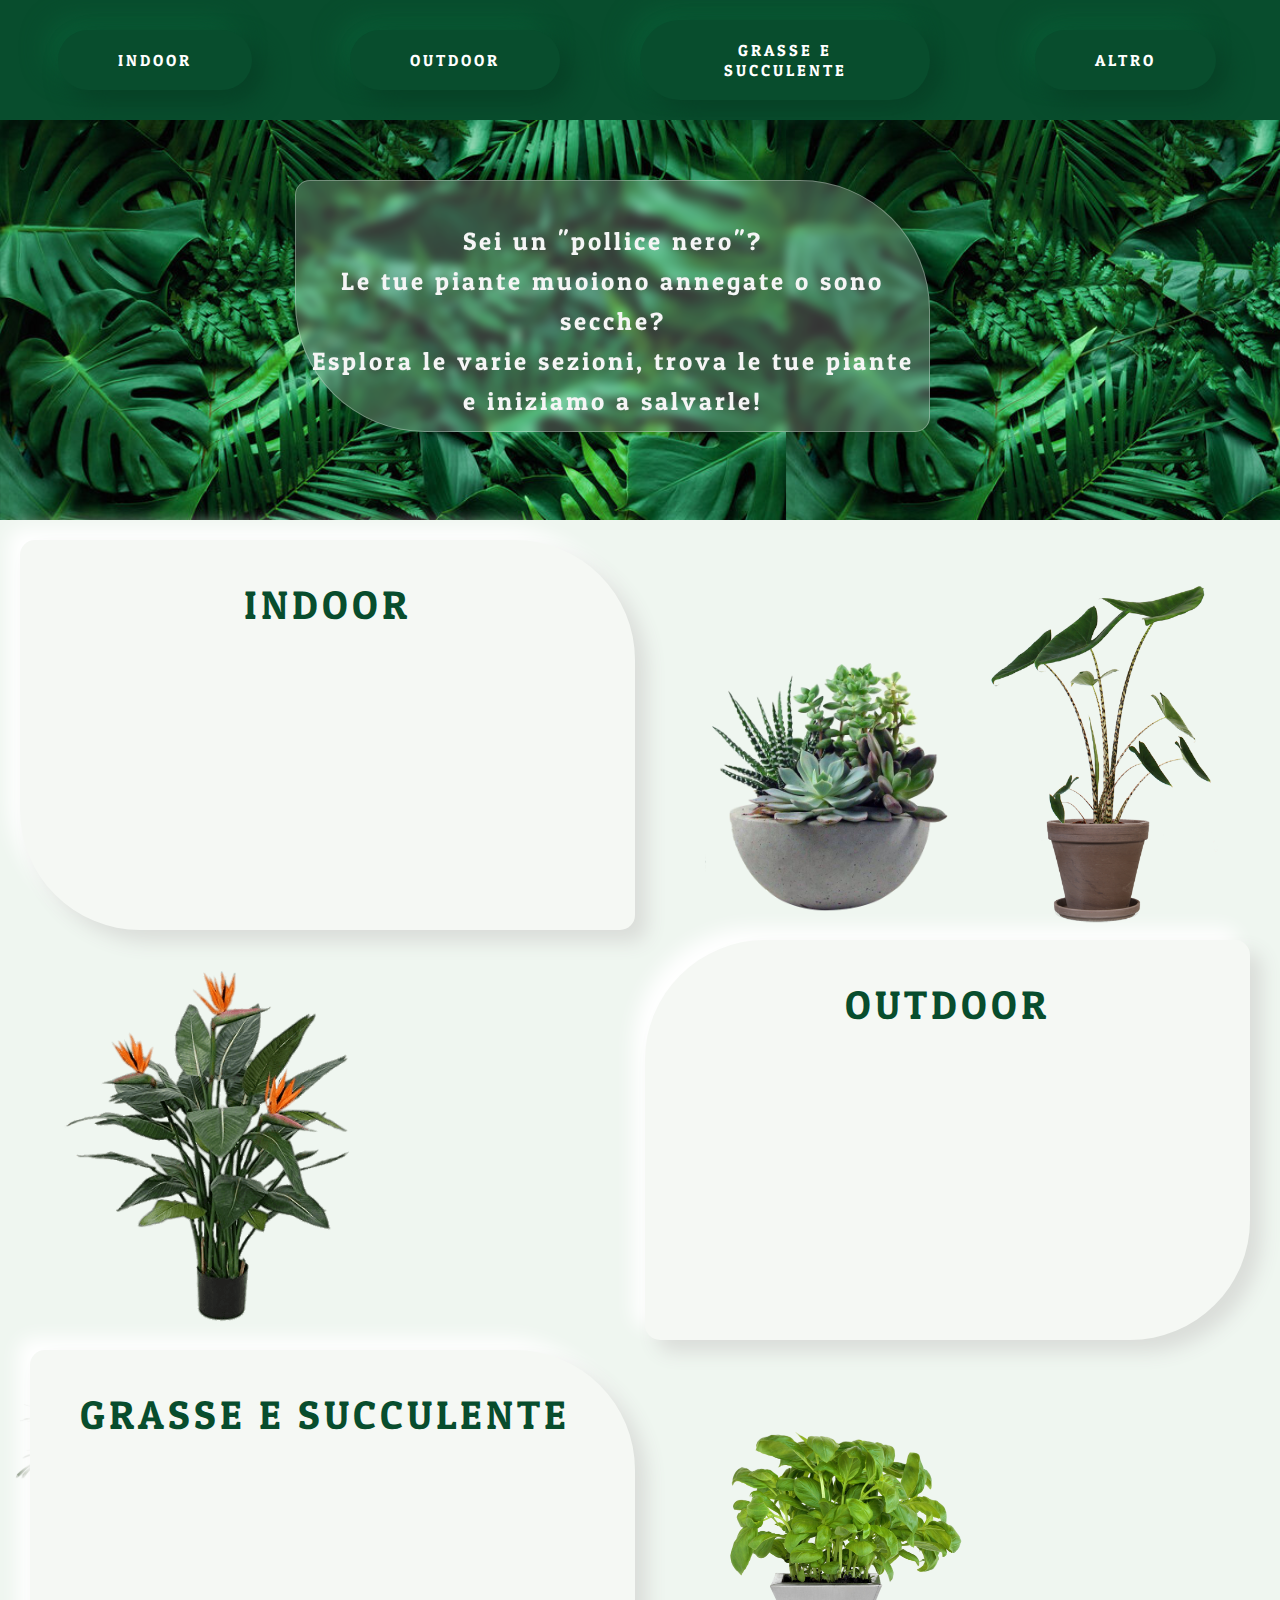
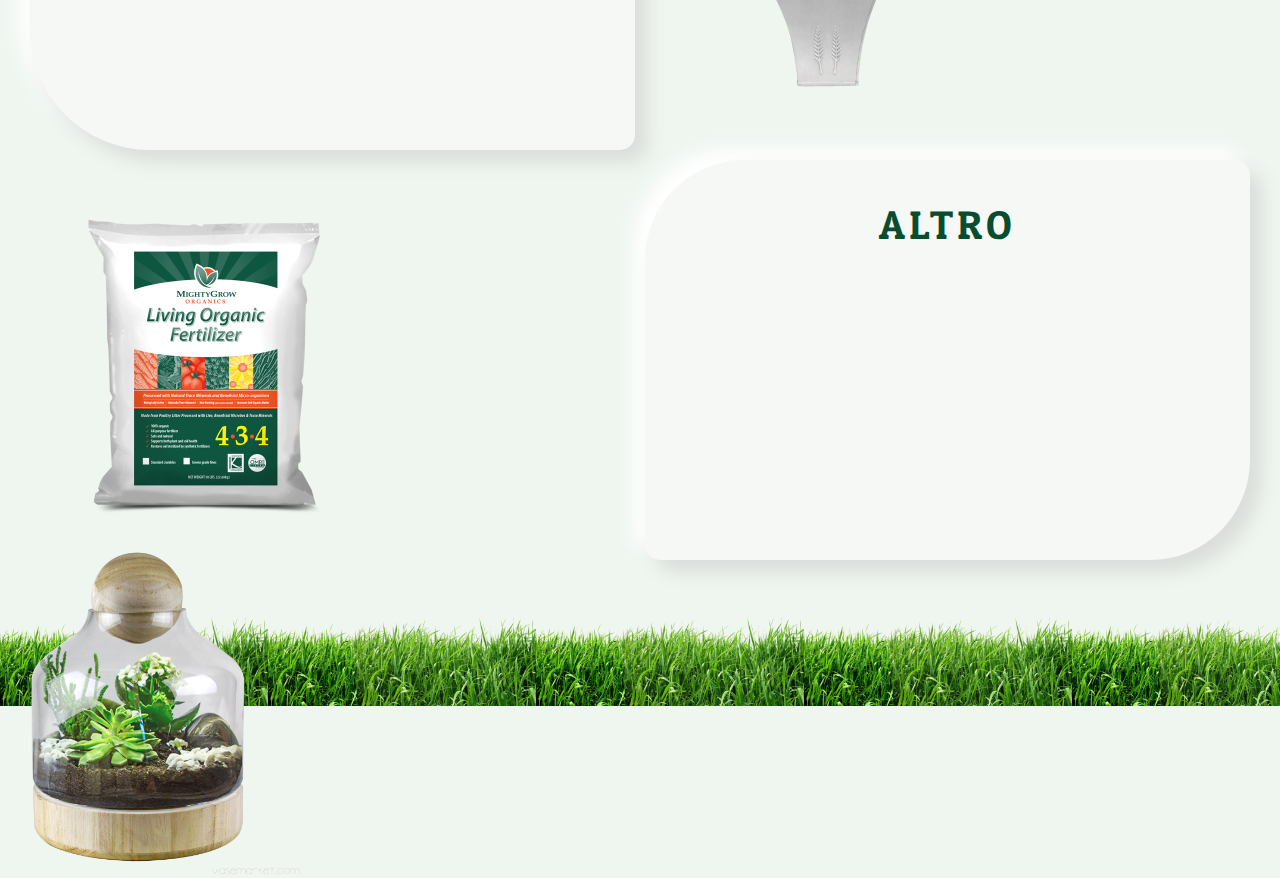
==== index.html @ a7ae47e3 "color text" ====
<!DOCTYPE html>
<html lang="en">
<head>
    <meta charset="UTF-8">
    <meta http-equiv="X-UA-Compatible" content="IE=edge">
    <meta name="viewport" content="width=device-width, initial-scale=1.0">
    <title>Black Thumb</title>
    <link rel="stylesheet" href="./style.css">
    <style>
    @import url('https://fonts.googleapis.com/css2?family=Patua+One&display=swap');
    </style>
</head>
<body>

<div class="container">

<div class="header">
<a class="indoor" href="./indoor.html">INDOOR</a>
<a class="outdoor" href="./outdoor.html">OUTDOOR</a>
<a class="orto" href="./terrarium.html">GRASSE E SUCCULENTE</a>
<a class="altro" href="./bulbi.html">ALTRO</a>
</div>

<div class="foto1"></div>
<div class="text1">Sei un "pollice nero"? <br> Le tue piante muoiono annegate o sono secche? <br> Esplora le varie sezioni, trova le tue piante <br> e iniziamo a salvarle!</div>
<div class="foto2"><img class="succulente-home" src="./assets/succulente.png" alt=""> <img class="alocasia-home" src="./assets/alocasia.png" alt=""></div>
<div class="text2"><p class="indoor-home">INDOOR</p></div>
<div class="foto3"><img class="strelitzia-home" src="./assets/strelitzia.png" alt=""> <img class="palma-home" src="./assets/palma.png" alt=""></div>
<div class="text3"><p class="outdoor-home">OUTDOOR</p> </div>
<div class="text4"><img class="basilico-home" src="./assets/basilico.png" alt=""> <img class="mandarino-home" src="./assets/mandarino.png" alt=""> </div>
<div class="foto4"><p class="orto-home">GRASSE E SUCCULENTE</p> </div>
<div class="text5"><img class="fertilizzante-home" src="./assets/feritilizzante.png" alt=""> <img class="terrarium-home" src="./assets/terrarium.png" alt=""> </div>
<div class="foto5"><p class="altro-home">ALTRO</p> </div>

</div>

<div class="footer"><p></p>
</div>

</div>

    
</body>
</html>
---- style.css ----
html, body {
    margin: 0px;
    padding: 0px;
    width: 100%;
    height: 100%;
    background-color:rgb(239, 246, 240);
    font-family: 'Patua One', cursive;
}

.container {
    display: grid;
    grid-template-columns: 1fr 1fr;
    grid-template-rows: 110px 400px 400px 400px 400px 400px 1fr;
    grid-template-areas: 
    "header header"
    "text foto"
    "foto text"
    "text foto"
    "foto text"
    "text foto"
    "footer footer";
gap: 10px;
}

.header {
grid-area: header;
grid-row-start: 1;
grid-row-end: 2;
font-family: 'Patua One', cursive;
letter-spacing: 3px;
background-color: #084d2d;
width: 100%;
height: 80px;
position: fixed;
text-align: center;
padding-top: 20px;
padding-bottom: 20px;
display: grid;
grid-template-columns: 1fr 1fr 1fr 1fr;
grid-template-rows: 1fr;
align-items: center;
justify-items: center;
}

.indoor {
    color: white;
    text-decoration: none;
    padding: 20px 60px;
    margin-right: 10px;   
    -webkit-border-radius: 50px;
border-radius: 50px;
background: #084d2d;
-webkit-box-shadow: 12px 12px 24px #074126, -12px -12px 24px #095934;
box-shadow: 12px 12px 24px #074126, -12px -12px 24px #095934;
}

.outdoor {
    color: white;
    padding: 20px 60px;
    text-decoration: none;
    margin-right: 50px; 
    -webkit-border-radius: 50px;
border-radius: 50px;
background: #084d2d;
-webkit-box-shadow: 12px 12px 24px #074126, -12px -12px 24px #095934;
box-shadow: 12px 12px 24px #074126, -12px -12px 24px #095934;
}

.orto {
    color: white;
    padding: 20px 60px;
    text-decoration: none;
    margin-right: 30px;
    -webkit-border-radius: 50px;
border-radius: 50px;
background: #084d2d;
-webkit-box-shadow: 12px 12px 24px #074126, -12px -12px 24px #095934;
box-shadow: 12px 12px 24px #074126, -12px -12px 24px #095934;
}

.altro {
    color: white;
    padding: 20px 60px;
    text-decoration: none;
    margin-left: 10px;
    -webkit-border-radius: 50px;
border-radius: 50px;
background: #084d2d;
-webkit-box-shadow: 12px 12px 24px #074126, -12px -12px 24px #095934;
box-shadow: 12px 12px 24px #074126, -12px -12px 24px #095934;
}

.foto1 {
    grid-column-start: 1;
    grid-column-end: 3;
    grid-row-start: 2;
    grid-row-end: 3;
    background-image: url("./assets/sfondofoglie.png");
    background-size:contain ;
}

.text1 {
    color: whitesmoke;
    grid-column-start: 2;
    grid-column-end: 3;
    grid-row-start: 2;
    grid-row-end: 3;
    font-size: 25px;
    text-align:center;
padding-top: 40px;
padding-bottom: 10px;
background: rgba(255, 255, 255, 0.2);
border-radius: 15px 130px;
box-shadow: 0 4px 30px rgba(0, 0, 0, 0.1);
backdrop-filter: blur(5px);
-webkit-backdrop-filter: blur(5px);
border: 1px solid rgba(255, 255, 255, 0.3);
line-height: 40px;
letter-spacing: 3px;
position: relative;
top: 60px;
right: 350px;
height: 200px;
}

.foto2 {
    grid-column-start: 2;
    grid-column-end: 3;
    grid-row-start: 3;
    grid-row-end: 4;
}

.succulente-home {
    margin-bottom: 30px;
margin-left: 60px;
 width: 250px;
}

.alocasia-home {
    width: 300px;
}

.text2 {
    color: #084d2d ;
    grid-column-start: 1;
    grid-column-end: 2;
    grid-row-start: 3;
    grid-row-end: 4;
    -webkit-border-radius: 62px;
    border-radius: 15px 120px;
    background: #f5f8f4;
    -webkit-box-shadow: 12px 12px 19px #daddd9, -12px -12px 19px #ffffff;
    box-shadow: 12px 12px 19px #daddd9, -12px -12px 19px #ffffff;
margin-top: 10px;
margin-left: 20px;
}

.foto3 {
    grid-column-start: 1;
    grid-column-end: 2;
    grid-row-start: 4;
    grid-row-end: 5;
}

.strelitzia-home {
    width: 400px;
    margin-top: 20px;
    margin-left: 20px;
}

.palma-home {
    width: 340px;
    margin-bottom: 30px;
    margin-left: -70px;
}

.text3 {
    color: #084d2d ;
    grid-column-start: 2;
    grid-column-end: 3;
    grid-row-start: 4;
    grid-row-end: 5;
    -webkit-border-radius: 62px;
    border-radius: 120px 15px;
    background: #f5f8f4;
    -webkit-box-shadow: 12px 12px 19px #daddd9, -12px -12px 19px #ffffff;
    box-shadow: 12px 12px 19px #daddd9, -12px -12px 19px #ffffff;
    margin-right: 30px;
}

.foto4 {
    color: #084d2d ;
    grid-column-start: 1;
    grid-column-end: 2;
    grid-row-start: 5;
    grid-row-end: 6;
    -webkit-border-radius: 62px;
    border-radius: 15px 120px;
    background: #f5f8f4;
    -webkit-box-shadow: 12px 12px 19px #daddd9, -12px -12px 19px #ffffff;
    box-shadow: 12px 12px 19px #daddd9, -12px -12px 19px #ffffff;
margin-left: 30px;
}

.text4 {
    grid-column-start: 2;
    grid-column-end: 3;
    grid-row-start: 5;
    grid-row-end: 6;
    
}

.basilico-home {
    width: 300px;
    margin-top: 50px;
    margin-left: 50px;
}

.mandarino-home {
    width: 340px;
    margin-left: -40px;
    margin-bottom: 20px;
}

.foto5 {
    color: #084d2d ;
    grid-column-start: 2;
    grid-column-end: 3;
    grid-row-start: 6;
    grid-row-end: 7;
    -webkit-border-radius: 62px;
    border-radius: 100px 15px;
    background: #f5f8f4;
    -webkit-box-shadow: 12px 12px 19px #daddd9, -12px -12px 19px #ffffff;
    box-shadow: 12px 12px 19px #daddd9, -12px -12px 19px #ffffff;
margin-right: 30px;
}

.text5 {
    grid-column-start: 1;
    grid-column-end: 2;
    grid-row-start: 6;
    grid-row-end: 7;
}

.fertilizzante-home {
    width: 350px;
    margin-left: 30px;
    margin-top: 30px;
}

.terrarium-home {
    width: 330px;
    margin-left: -30px;
}

.indoor-home {
    text-align: center;
    font-size: 40px;
    letter-spacing: 4px;
}

.outdoor-home {
    text-align: center;
    font-size: 40px;
    letter-spacing: 4px;
}

.orto-home {
    text-align: center;
    font-size: 40px;
    letter-spacing: 4px;
    margin-left: -15px;
}

.altro-home {
    text-align: center;
    font-size: 40px;
    letter-spacing: 4px;
}


.footer {
    grid-column-start: 1;
    grid-column-end: 3;
    grid-row-start: 7;
    grid-row-end: 8;
    height: 120px;
    margin-bottom: 100px;
    background-image: url("./assets/prato.png");
    background-size: contain;
}
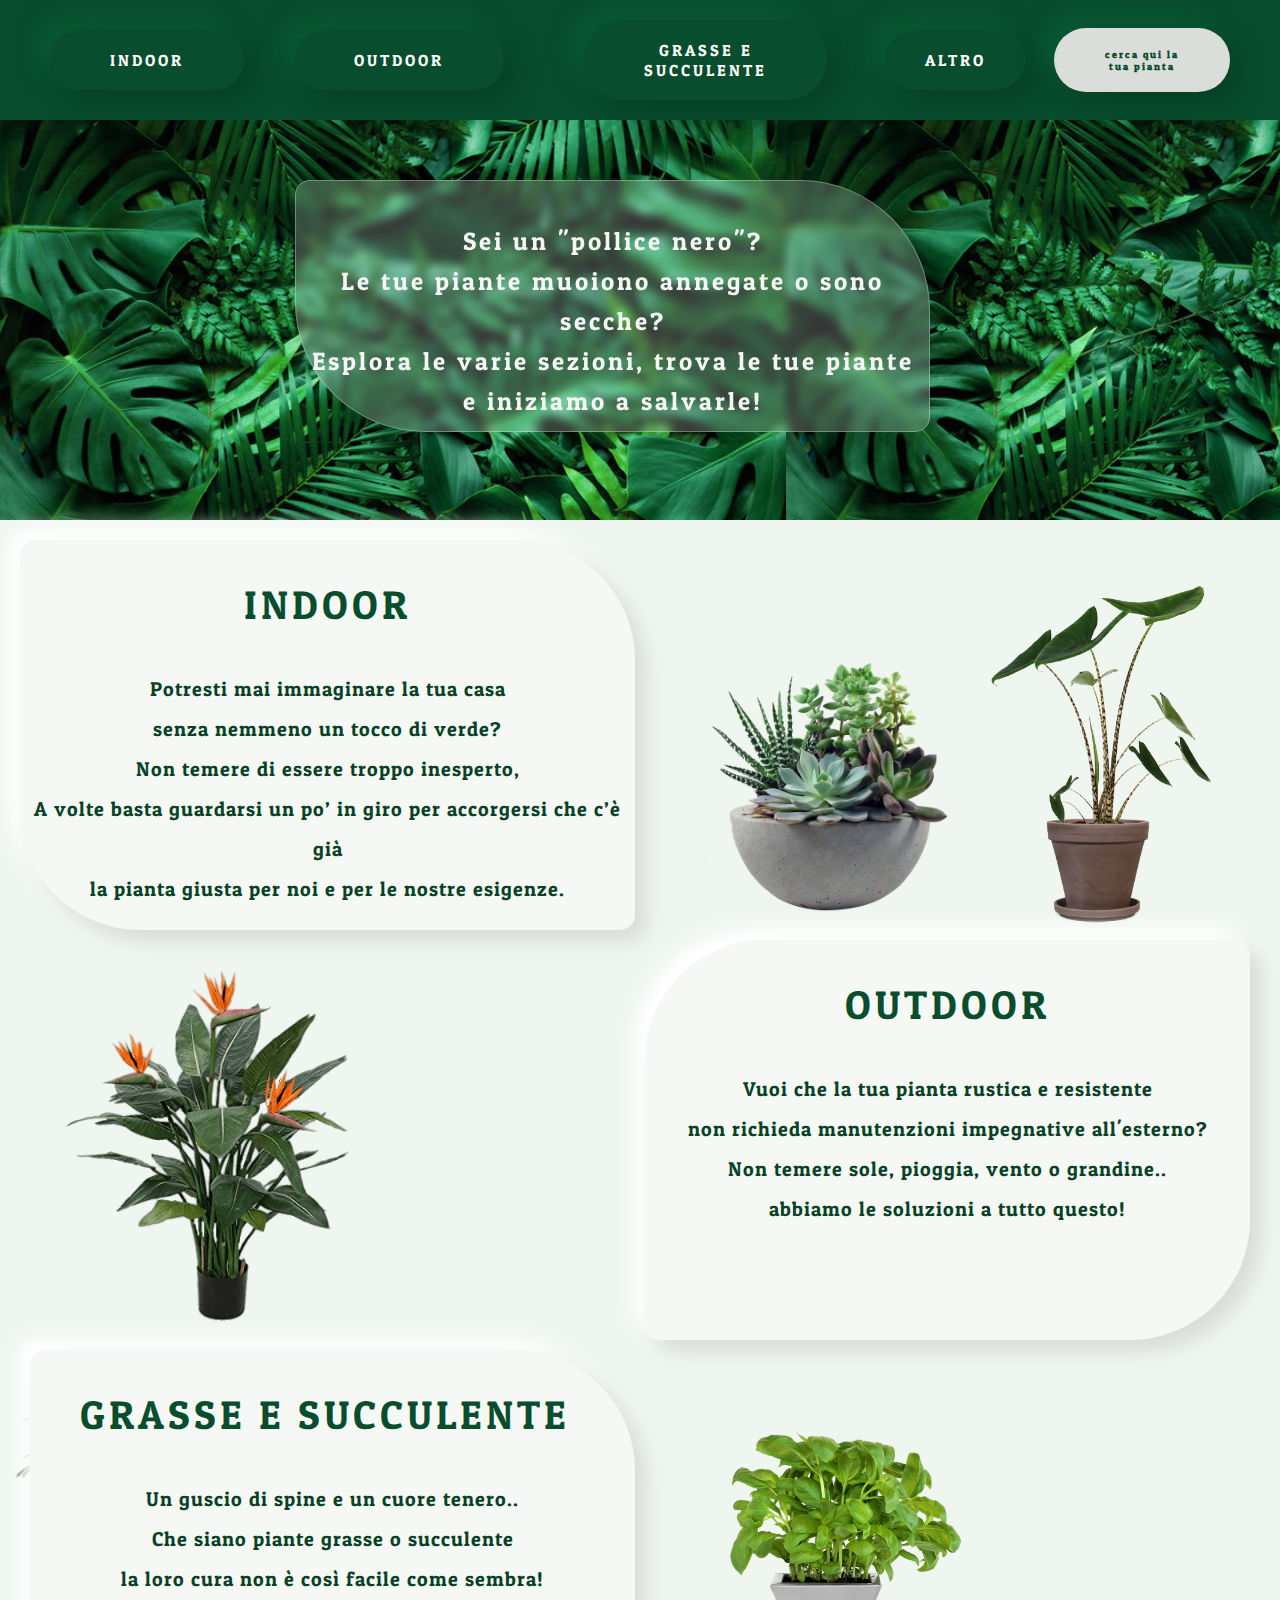
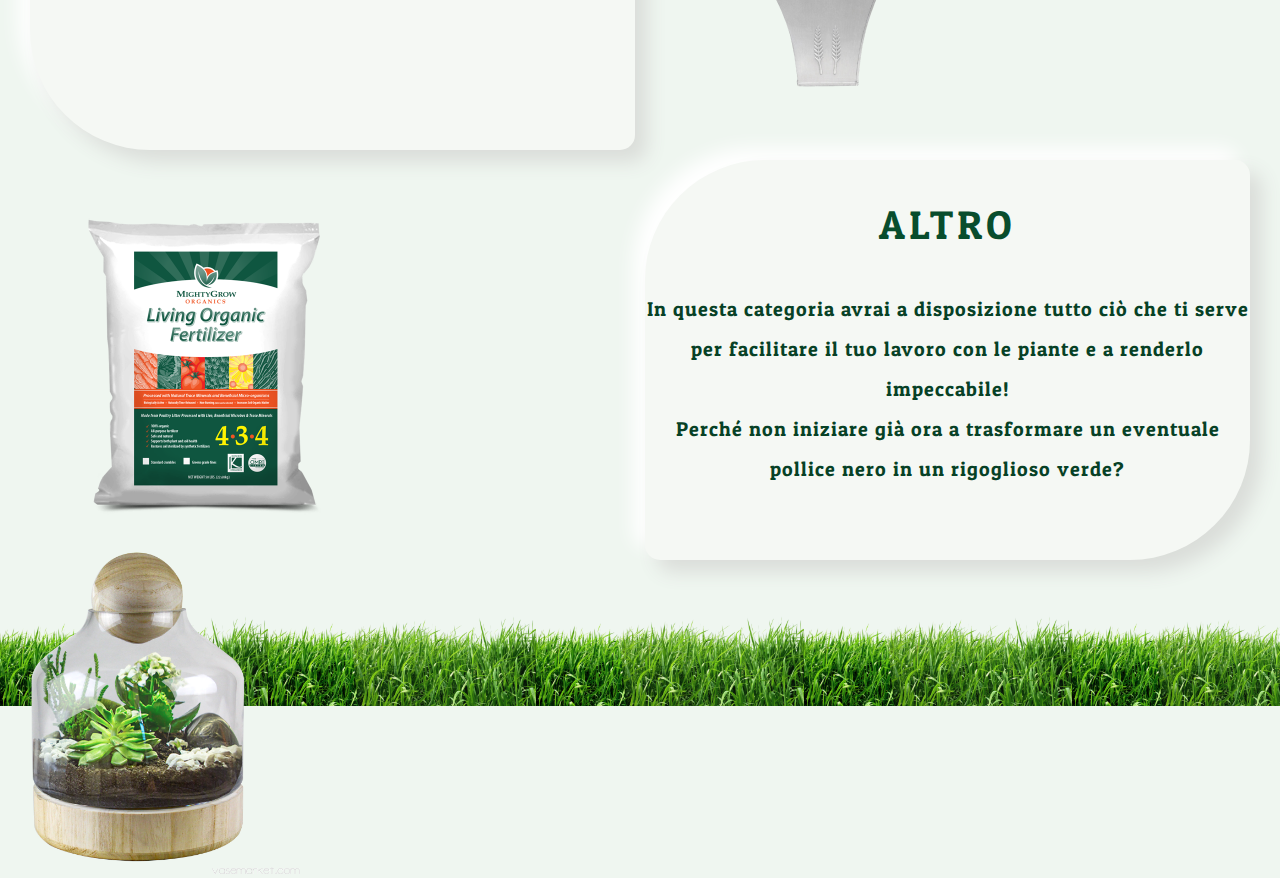
==== commit d1aeb8c3: "add css 22 aprl" ====
--- a/index.html
+++ b/index.html
@@ -19,23 +19,21 @@
 <a class="outdoor" href="./outdoor.html">OUTDOOR</a>
 <a class="orto" href="./terrarium.html">GRASSE E SUCCULENTE</a>
 <a class="altro" href="./bulbi.html">ALTRO</a>
+<a class="search" href="./search.html"><strong>cerca qui la tua pianta</strong> </a>
 </div>
 
 <div class="foto1"></div>
 <div class="text1">Sei un "pollice nero"? <br> Le tue piante muoiono annegate o sono secche? <br> Esplora le varie sezioni, trova le tue piante <br> e iniziamo a salvarle!</div>
 <div class="foto2"><img class="succulente-home" src="./assets/succulente.png" alt=""> <img class="alocasia-home" src="./assets/alocasia.png" alt=""></div>
-<div class="text2"><p class="indoor-home">INDOOR</p></div>
+<div class="text2"><p class="indoor-home">INDOOR</p><p class="indoor-text-home">Potresti mai immaginare la tua casa <br> senza nemmeno un tocco di verde? <br>Non temere di essere troppo inesperto, <br> A volte basta guardarsi un po’ in giro per accorgersi che c’è già <br> la pianta giusta per noi e per le nostre esigenze. </p> </div>
 <div class="foto3"><img class="strelitzia-home" src="./assets/strelitzia.png" alt=""> <img class="palma-home" src="./assets/palma.png" alt=""></div>
-<div class="text3"><p class="outdoor-home">OUTDOOR</p> </div>
+<div class="text3"><p class="outdoor-home">OUTDOOR</p><p class="outdoor-text-home">Vuoi che la tua pianta rustica e resistente <br> non richieda manutenzioni impegnative all'esterno? <br> Non temere sole, pioggia, vento o grandine.. <br> abbiamo le soluzioni a tutto questo!</p></div>
 <div class="text4"><img class="basilico-home" src="./assets/basilico.png" alt=""> <img class="mandarino-home" src="./assets/mandarino.png" alt=""> </div>
-<div class="foto4"><p class="orto-home">GRASSE E SUCCULENTE</p> </div>
+<div class="foto4"><p class="orto-home">GRASSE E SUCCULENTE</p><p class="orto-text-home">Un guscio di spine e un cuore tenero.. <br> Che siano piante grasse o succulente <br> la loro cura non è così facile come sembra!</p> </div>
 <div class="text5"><img class="fertilizzante-home" src="./assets/feritilizzante.png" alt=""> <img class="terrarium-home" src="./assets/terrarium.png" alt=""> </div>
-<div class="foto5"><p class="altro-home">ALTRO</p> </div>
+<div class="foto5"><p class="altro-home">ALTRO</p> <p class="altro-text-home">In questa categoria avrai a disposizione tutto ciò che ti serve <br> per facilitare il tuo lavoro con le piante e a renderlo impeccabile! <br> Perché non iniziare già ora a trasformare un eventuale <br> pollice nero in un rigoglioso verde?</p> </div></div>
 
-</div>
-
-<div class="footer"><p></p>
-</div>
+<div class="footer"><p class="text-footer"></p></div>
 
 </div>
 
--- a/style.css
+++ b/style.css
@@ -36,7 +36,7 @@
 padding-top: 20px;
 padding-bottom: 20px;
 display: grid;
-grid-template-columns: 1fr 1fr 1fr 1fr;
+grid-template-columns: 1fr 1fr 1fr 1fr 1fr;
 grid-template-rows: 1fr;
 align-items: center;
 justify-items: center;
@@ -46,7 +46,7 @@
     color: white;
     text-decoration: none;
     padding: 20px 60px;
-    margin-right: 10px;   
+    margin-left: 50px;  
     -webkit-border-radius: 50px;
 border-radius: 50px;
 background: #084d2d;
@@ -58,7 +58,8 @@
     color: white;
     padding: 20px 60px;
     text-decoration: none;
-    margin-right: 50px; 
+    margin-left: 50px;  
+    margin-right: 20px;
     -webkit-border-radius: 50px;
 border-radius: 50px;
 background: #084d2d;
@@ -70,7 +71,7 @@
     color: white;
     padding: 20px 60px;
     text-decoration: none;
-    margin-right: 30px;
+    margin-left: 60px;  
     -webkit-border-radius: 50px;
 border-radius: 50px;
 background: #084d2d;
@@ -80,12 +81,27 @@
 
 .altro {
     color: white;
-    padding: 20px 60px;
-    text-decoration: none;
-    margin-left: 10px;
+    padding: 20px 40px;
+    text-decoration: none;
+    margin-left: 30px;  
     -webkit-border-radius: 50px;
 border-radius: 50px;
 background: #084d2d;
+-webkit-box-shadow: 12px 12px 24px #074126, -12px -12px 24px #095934;
+box-shadow: 12px 12px 24px #074126, -12px -12px 24px #095934;
+}
+
+.search {
+    font-size: 10px;
+    text-align: center;
+    letter-spacing: 2px;
+    color: #084d2d;
+    text-decoration: none;
+    padding: 20px 40px;
+    margin-right: 50px;   
+    -webkit-border-radius: 50px;
+border-radius: 50px;
+background:#daddd9;
 -webkit-box-shadow: 12px 12px 24px #074126, -12px -12px 24px #095934;
 box-shadow: 12px 12px 24px #074126, -12px -12px 24px #095934;
 }
@@ -155,6 +171,14 @@
 margin-left: 20px;
 }
 
+.indoor-text-home {
+    color: #074126;
+    text-align: center;
+    font-size: 20px;
+    line-height: 40px;
+letter-spacing: 1px;
+}
+
 .foto3 {
     grid-column-start: 1;
     grid-column-end: 2;
@@ -186,6 +210,14 @@
     -webkit-box-shadow: 12px 12px 19px #daddd9, -12px -12px 19px #ffffff;
     box-shadow: 12px 12px 19px #daddd9, -12px -12px 19px #ffffff;
     margin-right: 30px;
+}
+
+.outdoor-text-home {
+    color: #074126;
+    text-align: center;
+    font-size: 20px;
+    line-height: 40px;
+letter-spacing: 1px;
 }
 
 .foto4 {
@@ -207,7 +239,14 @@
     grid-column-end: 3;
     grid-row-start: 5;
     grid-row-end: 6;
-    
+}
+
+.orto-text-home {
+    color: #074126;
+    text-align: center;
+    font-size: 20px;
+    line-height: 40px;
+letter-spacing: 1px;
 }
 
 .basilico-home {
@@ -229,7 +268,7 @@
     grid-row-start: 6;
     grid-row-end: 7;
     -webkit-border-radius: 62px;
-    border-radius: 100px 15px;
+    border-radius: 120px 15px;
     background: #f5f8f4;
     -webkit-box-shadow: 12px 12px 19px #daddd9, -12px -12px 19px #ffffff;
     box-shadow: 12px 12px 19px #daddd9, -12px -12px 19px #ffffff;
@@ -241,6 +280,14 @@
     grid-column-end: 2;
     grid-row-start: 6;
     grid-row-end: 7;
+}
+
+.altro-text-home {
+    color: #074126;
+    text-align: center;
+    font-size: 20px;
+    line-height: 40px;
+letter-spacing: 1px;
 }
 
 .fertilizzante-home {
@@ -291,8 +338,12 @@
     background-size: contain;
 }
 
-
-
-
-
-
+.text.footer {
+
+}
+
+
+
+
+
+
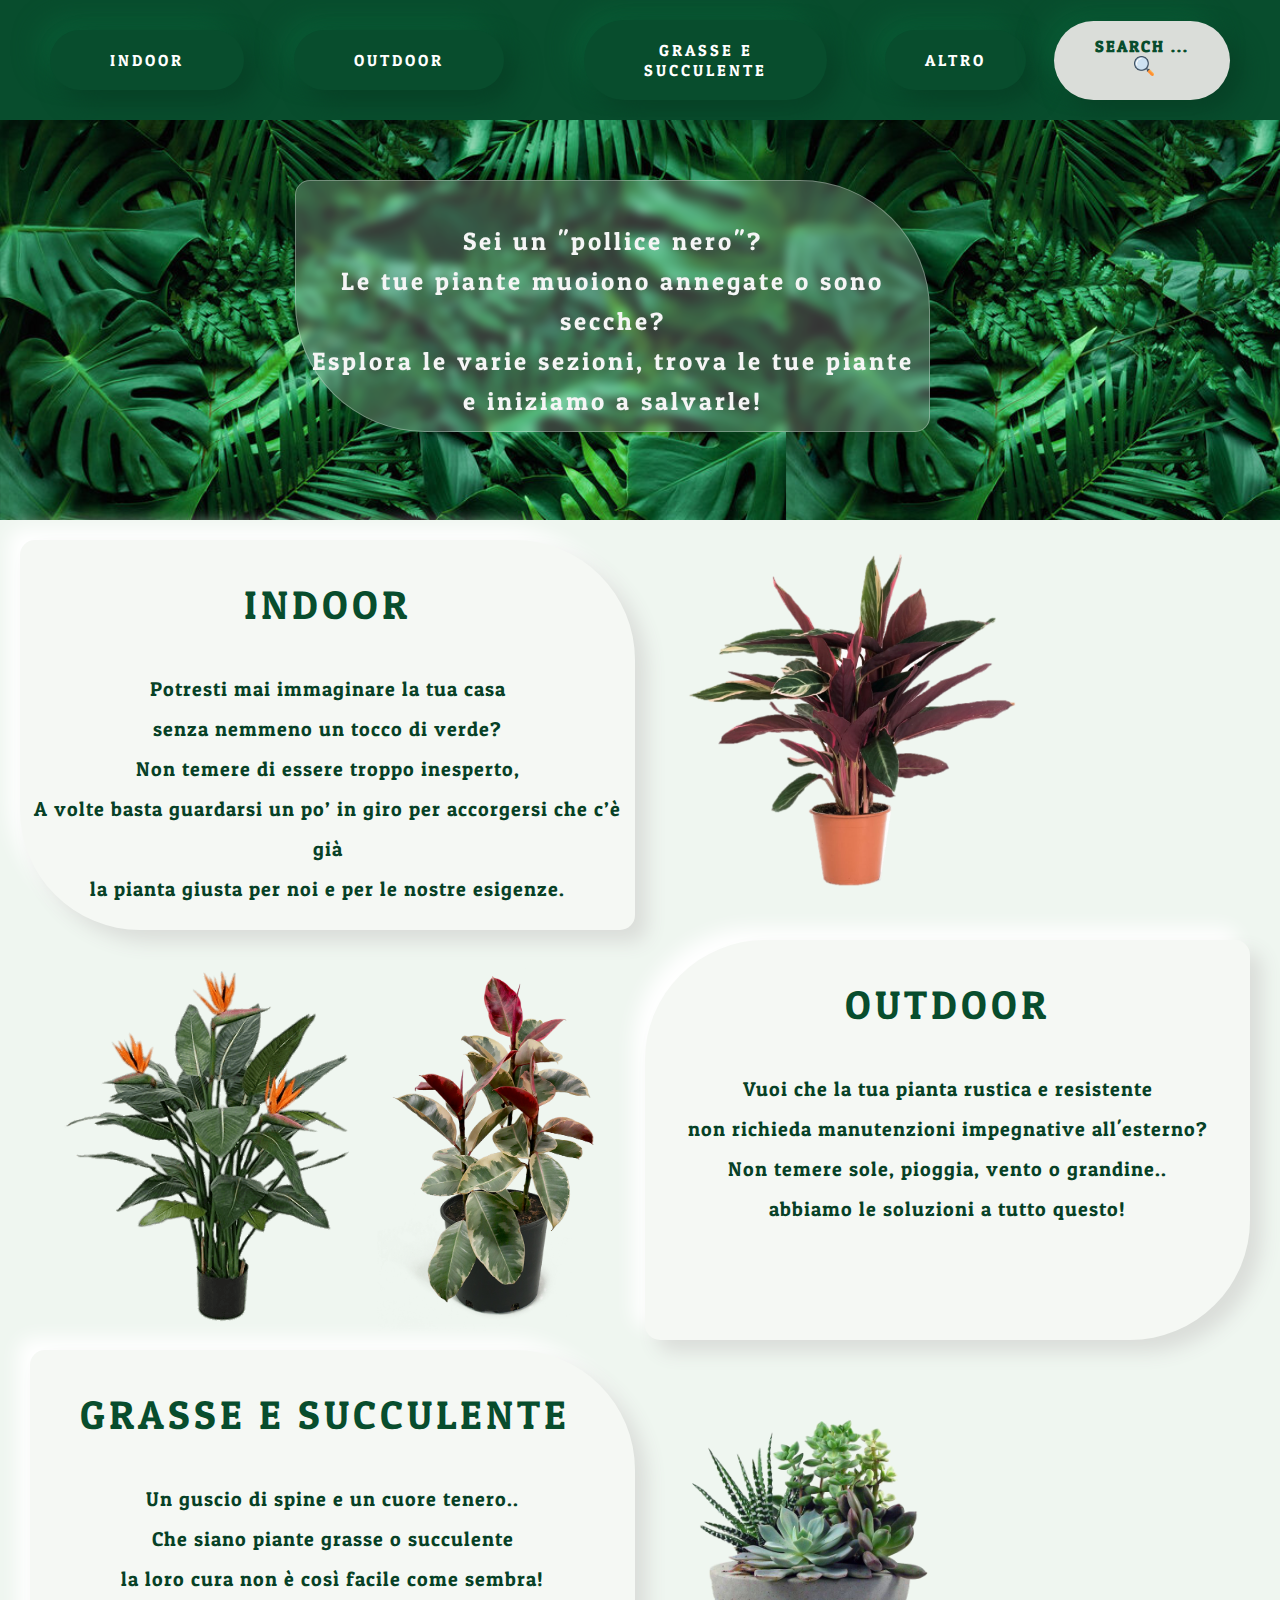
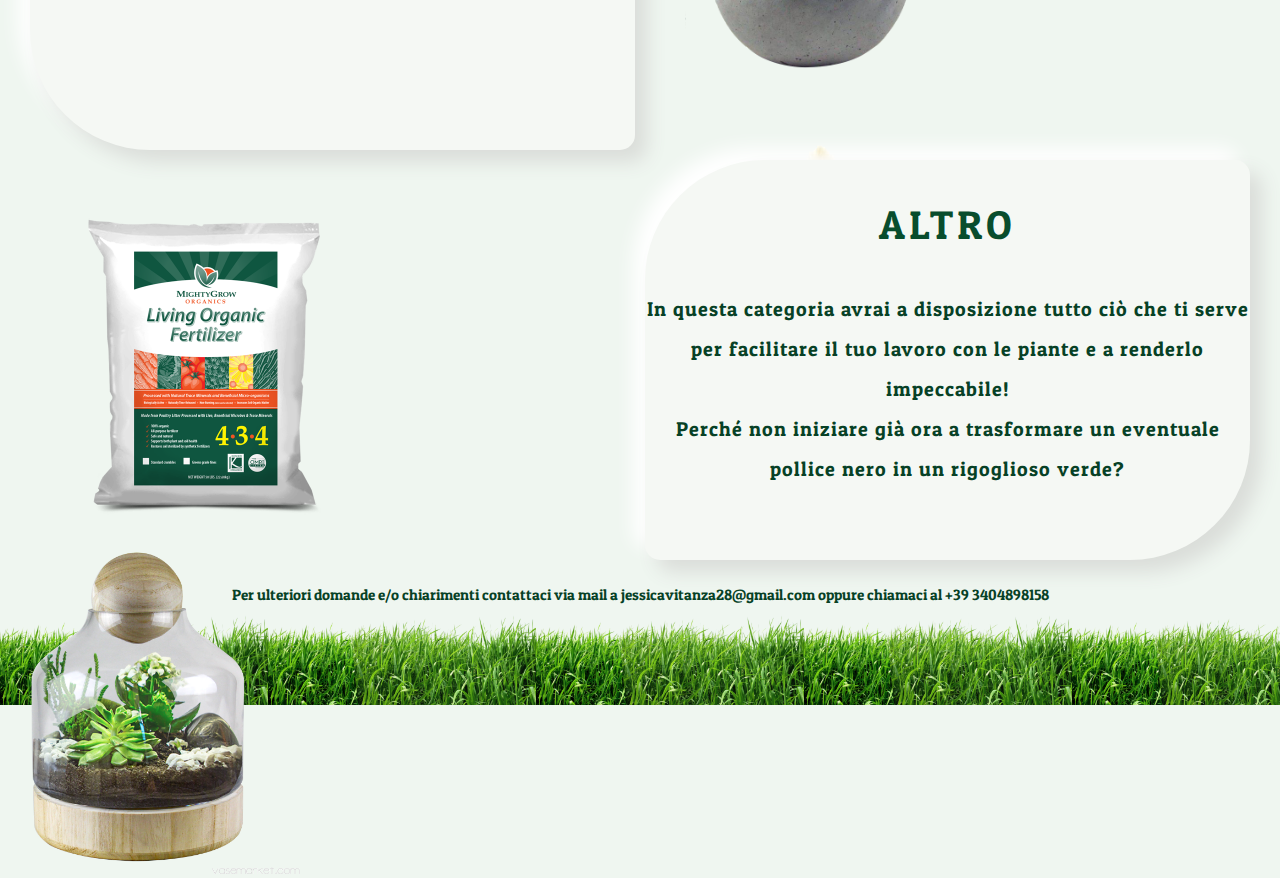
==== commit 6303f86f: "new css" ====
--- a/index.html
+++ b/index.html
@@ -19,21 +19,21 @@
 <a class="outdoor" href="./outdoor.html">OUTDOOR</a>
 <a class="orto" href="./terrarium.html">GRASSE E SUCCULENTE</a>
 <a class="altro" href="./bulbi.html">ALTRO</a>
-<a class="search" href="./search.html"><strong>cerca qui la tua pianta</strong> </a>
+<a class="search" href="./search.html"><strong>SEARCH ...</strong> <img class="search-home" src="./assets/search.png" alt=""> </a>
 </div>
 
 <div class="foto1"></div>
 <div class="text1">Sei un "pollice nero"? <br> Le tue piante muoiono annegate o sono secche? <br> Esplora le varie sezioni, trova le tue piante <br> e iniziamo a salvarle!</div>
-<div class="foto2"><img class="succulente-home" src="./assets/succulente.png" alt=""> <img class="alocasia-home" src="./assets/alocasia.png" alt=""></div>
+<div class="foto2"><img class="calathea-home" src="./assets/calathea.png" alt=""> <img class="alocasia-home" src="./assets/alocasia.png" alt=""></div>
 <div class="text2"><p class="indoor-home">INDOOR</p><p class="indoor-text-home">Potresti mai immaginare la tua casa <br> senza nemmeno un tocco di verde? <br>Non temere di essere troppo inesperto, <br> A volte basta guardarsi un po’ in giro per accorgersi che c’è già <br> la pianta giusta per noi e per le nostre esigenze. </p> </div>
-<div class="foto3"><img class="strelitzia-home" src="./assets/strelitzia.png" alt=""> <img class="palma-home" src="./assets/palma.png" alt=""></div>
+<div class="foto3"><img class="strelitzia-home" src="./assets/strelitzia.png" alt=""> <img class="ficus-home" src="./assets/ficus.png" alt=""></div>
 <div class="text3"><p class="outdoor-home">OUTDOOR</p><p class="outdoor-text-home">Vuoi che la tua pianta rustica e resistente <br> non richieda manutenzioni impegnative all'esterno? <br> Non temere sole, pioggia, vento o grandine.. <br> abbiamo le soluzioni a tutto questo!</p></div>
-<div class="text4"><img class="basilico-home" src="./assets/basilico.png" alt=""> <img class="mandarino-home" src="./assets/mandarino.png" alt=""> </div>
+<div class="text4"><img class="succulente-home" src="./assets/succulente.png" alt=""> <img class="cactus-home" src="./assets/cactus.png" alt=""> </div>
 <div class="foto4"><p class="orto-home">GRASSE E SUCCULENTE</p><p class="orto-text-home">Un guscio di spine e un cuore tenero.. <br> Che siano piante grasse o succulente <br> la loro cura non è così facile come sembra!</p> </div>
 <div class="text5"><img class="fertilizzante-home" src="./assets/feritilizzante.png" alt=""> <img class="terrarium-home" src="./assets/terrarium.png" alt=""> </div>
 <div class="foto5"><p class="altro-home">ALTRO</p> <p class="altro-text-home">In questa categoria avrai a disposizione tutto ciò che ti serve <br> per facilitare il tuo lavoro con le piante e a renderlo impeccabile! <br> Perché non iniziare già ora a trasformare un eventuale <br> pollice nero in un rigoglioso verde?</p> </div></div>
 
-<div class="footer"><p class="text-footer"></p></div>
+<div class="footer"><p class="text-footer">Per ulteriori domande e/o chiarimenti contattaci via mail a jessicavitanza28@gmail.com oppure chiamaci al +39 3404898158</p></div>
 
 </div>
 
--- a/style.css
+++ b/style.css
@@ -92,18 +92,25 @@
 }
 
 .search {
-    font-size: 10px;
     text-align: center;
     letter-spacing: 2px;
     color: #084d2d;
     text-decoration: none;
-    padding: 20px 40px;
+    padding-bottom: 20px;
+    padding-top: 15px;
     margin-right: 50px;   
+    padding-left: 40px;
+    padding-right: 40px;
     -webkit-border-radius: 50px;
 border-radius: 50px;
 background:#daddd9;
 -webkit-box-shadow: 12px 12px 24px #074126, -12px -12px 24px #095934;
 box-shadow: 12px 12px 24px #074126, -12px -12px 24px #095934;
+}
+
+.search-home {
+    width: 20px;
+    margin-left: 5px;
 }
 
 .foto1 {
@@ -146,14 +153,16 @@
     grid-row-end: 4;
 }
 
-.succulente-home {
-    margin-bottom: 30px;
-margin-left: 60px;
- width: 250px;
+.calathea-home {
+margin-bottom: 30px;
+margin-left: 20px;
+ width: 370px;
 }
 
 .alocasia-home {
     width: 300px;
+    margin-left: -30px;
+   margin-top: -20px;
 }
 
 .text2 {
@@ -192,9 +201,9 @@
     margin-left: 20px;
 }
 
-.palma-home {
-    width: 340px;
-    margin-bottom: 30px;
+.ficus-home {
+    width: 250px;
+    margin-bottom: 10px;
     margin-left: -70px;
 }
 
@@ -249,16 +258,16 @@
 letter-spacing: 1px;
 }
 
-.basilico-home {
-    width: 300px;
+.succulente-home {
+    width: 250px;
     margin-top: 50px;
-    margin-left: 50px;
-}
-
-.mandarino-home {
-    width: 340px;
-    margin-left: -40px;
-    margin-bottom: 20px;
+    margin-left: 40px;
+}
+
+.cactus-home {
+    width: 380px;
+    margin-left: -10px;
+    margin-bottom: -35px;
 }
 
 .foto5 {
@@ -338,12 +347,40 @@
     background-size: contain;
 }
 
-.text.footer {
-
-}
-
-
-
-
-
-
+.text-footer {
+    font-size: 15px;
+    color: #074126;
+    padding-bottom: 50px;
+    text-align: center;
+}
+
+
+/* Modalità mobile */
+
+@media screen (max-width: 480px) {
+
+    html, body {
+        margin: 0px;
+        padding: 0px;
+        width: 100%;
+        height: 100%;
+        background-color:rgb(239, 246, 240);
+        font-family: 'Patua One', cursive;
+}
+
+.container {
+    display: grid;
+    grid-template-columns: 1fr;
+    grid-template-rows: 1fr 1fr 1fr 1fr 1fr 1fr;
+    grid-template-areas: 
+    "header"
+    "text"
+    "text"
+    "text"
+    "text"
+    "text"
+    "footer";
+}
+
+
+}
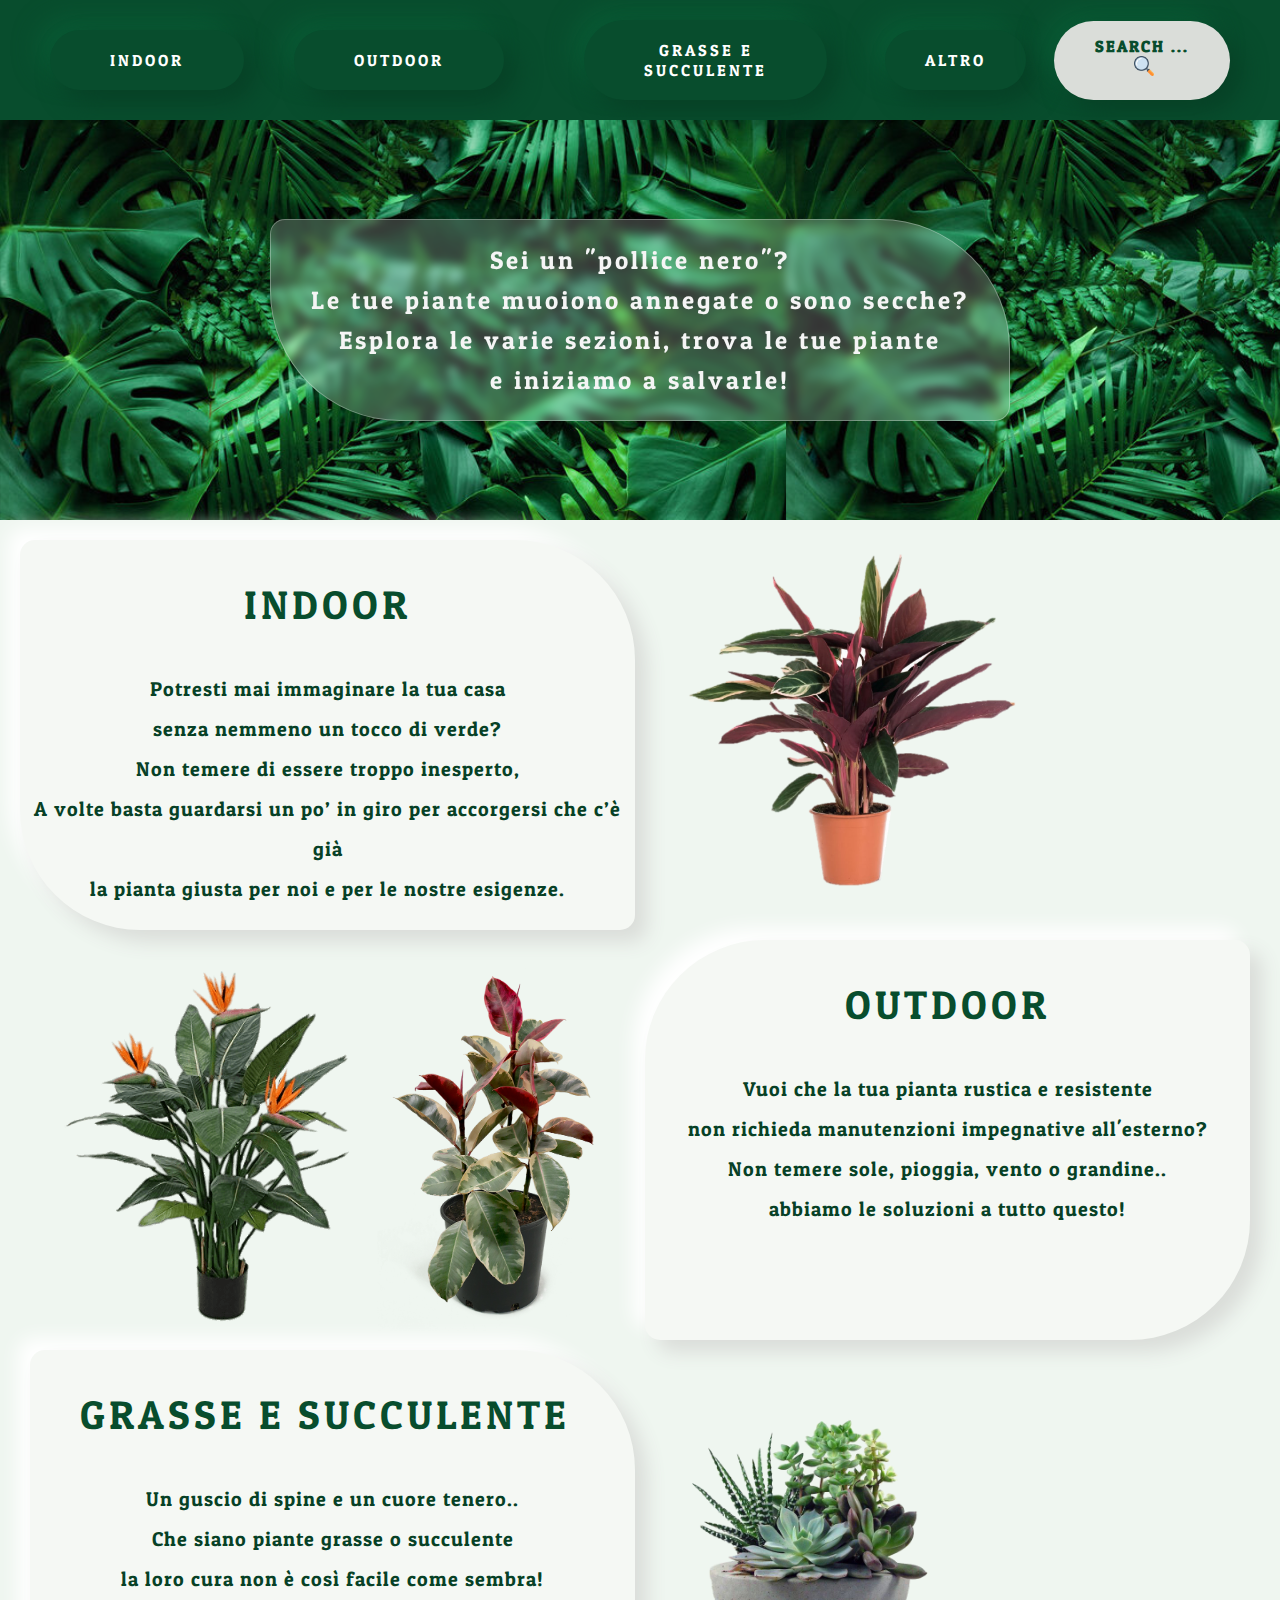
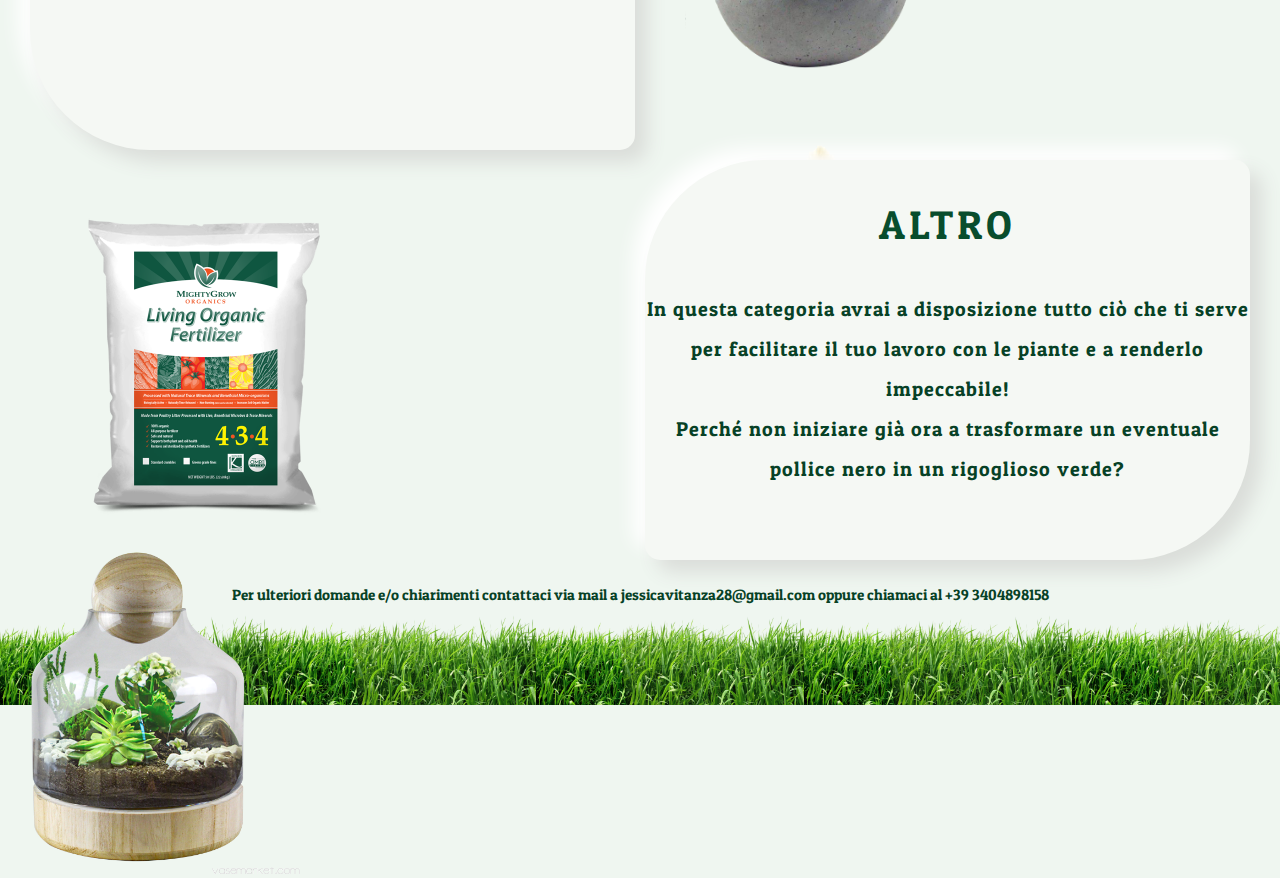
==== commit 5952d033: "modifiche galssmorfismo" ====
--- a/index.html
+++ b/index.html
@@ -22,8 +22,12 @@
 <a class="search" href="./search.html"><strong>SEARCH ...</strong> <img class="search-home" src="./assets/search.png" alt=""> </a>
 </div>
 
-<div class="foto1"></div>
-<div class="text1">Sei un "pollice nero"? <br> Le tue piante muoiono annegate o sono secche? <br> Esplora le varie sezioni, trova le tue piante <br> e iniziamo a salvarle!</div>
+
+
+<div class="foto1">
+    <div class="text1">Sei un "pollice nero"? <br> Le tue piante muoiono annegate o sono secche? <br> Esplora le varie sezioni, trova le tue piante <br> e iniziamo a salvarle!</div>
+</div>
+
 <div class="foto2"><img class="calathea-home" src="./assets/calathea.png" alt=""> <img class="alocasia-home" src="./assets/alocasia.png" alt=""></div>
 <div class="text2"><p class="indoor-home">INDOOR</p><p class="indoor-text-home">Potresti mai immaginare la tua casa <br> senza nemmeno un tocco di verde? <br>Non temere di essere troppo inesperto, <br> A volte basta guardarsi un po’ in giro per accorgersi che c’è già <br> la pianta giusta per noi e per le nostre esigenze. </p> </div>
 <div class="foto3"><img class="strelitzia-home" src="./assets/strelitzia.png" alt=""> <img class="ficus-home" src="./assets/ficus.png" alt=""></div>
--- a/style.css
+++ b/style.css
@@ -13,7 +13,7 @@
     grid-template-rows: 110px 400px 400px 400px 400px 400px 1fr;
     grid-template-areas: 
     "header header"
-    "text foto"
+    "foto foto"
     "foto text"
     "text foto"
     "foto text"
@@ -40,6 +40,7 @@
 grid-template-rows: 1fr;
 align-items: center;
 justify-items: center;
+z-index: 10;
 }
 
 .indoor {
@@ -120,18 +121,23 @@
     grid-row-end: 3;
     background-image: url("./assets/sfondofoglie.png");
     background-size:contain ;
+    display: flex;
+    justify-content: center;
+    align-items: center;
 }
 
 .text1 {
     color: whitesmoke;
-    grid-column-start: 2;
+    /* grid-column-start: 2;
     grid-column-end: 3;
     grid-row-start: 2;
-    grid-row-end: 3;
+    grid-row-end: 3; */
     font-size: 25px;
     text-align:center;
-padding-top: 40px;
-padding-bottom: 10px;
+padding-top: 20px;
+padding-bottom: 20px;
+padding-left: 40px;
+padding-right: 40px;
 background: rgba(255, 255, 255, 0.2);
 border-radius: 15px 130px;
 box-shadow: 0 4px 30px rgba(0, 0, 0, 0.1);
@@ -141,9 +147,10 @@
 line-height: 40px;
 letter-spacing: 3px;
 position: relative;
-top: 60px;
+/* top: 60px;
 right: 350px;
-height: 200px;
+height: 200px; */
+z-index: 0;
 }
 
 .foto2 {
@@ -357,7 +364,7 @@
 
 /* Modalità mobile */
 
-@media screen (max-width: 480px) {
+@media screen and (max-width: 480px) {
 
     html, body {
         margin: 0px;
@@ -383,4 +390,93 @@
 }
 
 
-}
+.header {
+    grid-area: header;
+    grid-row-start: 1;
+    grid-row-end: 2;
+    font-family: 'Patua One', cursive;
+    letter-spacing: 3px;
+    background-color: #084d2d;
+    width: 100%;
+    height: 70px;
+    position: fixed;
+    text-align: center;
+    padding-top: 10px;
+    padding-bottom: 10px;
+    display: grid;
+    grid-template-columns: 1fr 1fr 1fr 1fr 1fr;
+    grid-template-rows: 1fr;
+    align-items: center;
+    justify-items: center;
+    }
+
+    .indoor {
+        color: white;
+        text-decoration: none;
+        padding: 10px 30px;
+        margin-left: 10px;  
+        margin-bottom: 10px;
+        -webkit-border-radius: 50px;
+    border-radius: 50px;
+    background: #084d2d;
+    -webkit-box-shadow: 12px 12px 24px #074126, -12px -12px 24px #095934;
+    box-shadow: 12px 12px 24px #074126, -12px -12px 24px #095934;
+    }
+
+    .outdoor {
+        color: white;
+        padding: 10px 30px;
+        text-decoration: none;
+        margin-left: 20px;  
+        margin-bottom: 10px;
+        -webkit-border-radius: 50px;
+    border-radius: 50px;
+    background: #084d2d;
+    -webkit-box-shadow: 12px 12px 24px #074126, -12px -12px 24px #095934;
+    box-shadow: 12px 12px 24px #074126, -12px -12px 24px #095934;
+    }
+    
+    .orto {
+        color: white;
+        padding: 10px 30px;
+        text-decoration: none;
+        margin-left: 10px; 
+        margin-bottom: 10px; 
+        -webkit-border-radius: 50px;
+    border-radius: 50px;
+    background: #084d2d;
+    -webkit-box-shadow: 12px 12px 24px #074126, -12px -12px 24px #095934;
+    box-shadow: 12px 12px 24px #074126, -12px -12px 24px #095934;
+    }
+    
+    .altro {
+        color: white;
+        padding: 10px 20px;
+        text-decoration: none;
+        margin-left: 20px;  
+        margin-bottom: 10px;
+        -webkit-border-radius: 50px;
+    border-radius: 50px;
+    background: #084d2d;
+    -webkit-box-shadow: 12px 12px 24px #074126, -12px -12px 24px #095934;
+    box-shadow: 12px 12px 24px #074126, -12px -12px 24px #095934;
+    }
+
+    .search {
+        text-align: center;
+        letter-spacing: 1px;
+        color: #084d2d;
+        text-decoration: none;
+        padding-bottom: 5px;
+        padding-top: 5px;
+        margin-right: 10px;   
+        padding-left: 20px;
+        padding-right: 20px;
+        -webkit-border-radius: 50px;
+    border-radius: 50px;
+    background:#daddd9;
+    -webkit-box-shadow: 12px 12px 24px #074126, -12px -12px 24px #095934;
+    box-shadow: 12px 12px 24px #074126, -12px -12px 24px #095934;
+    }
+
+}
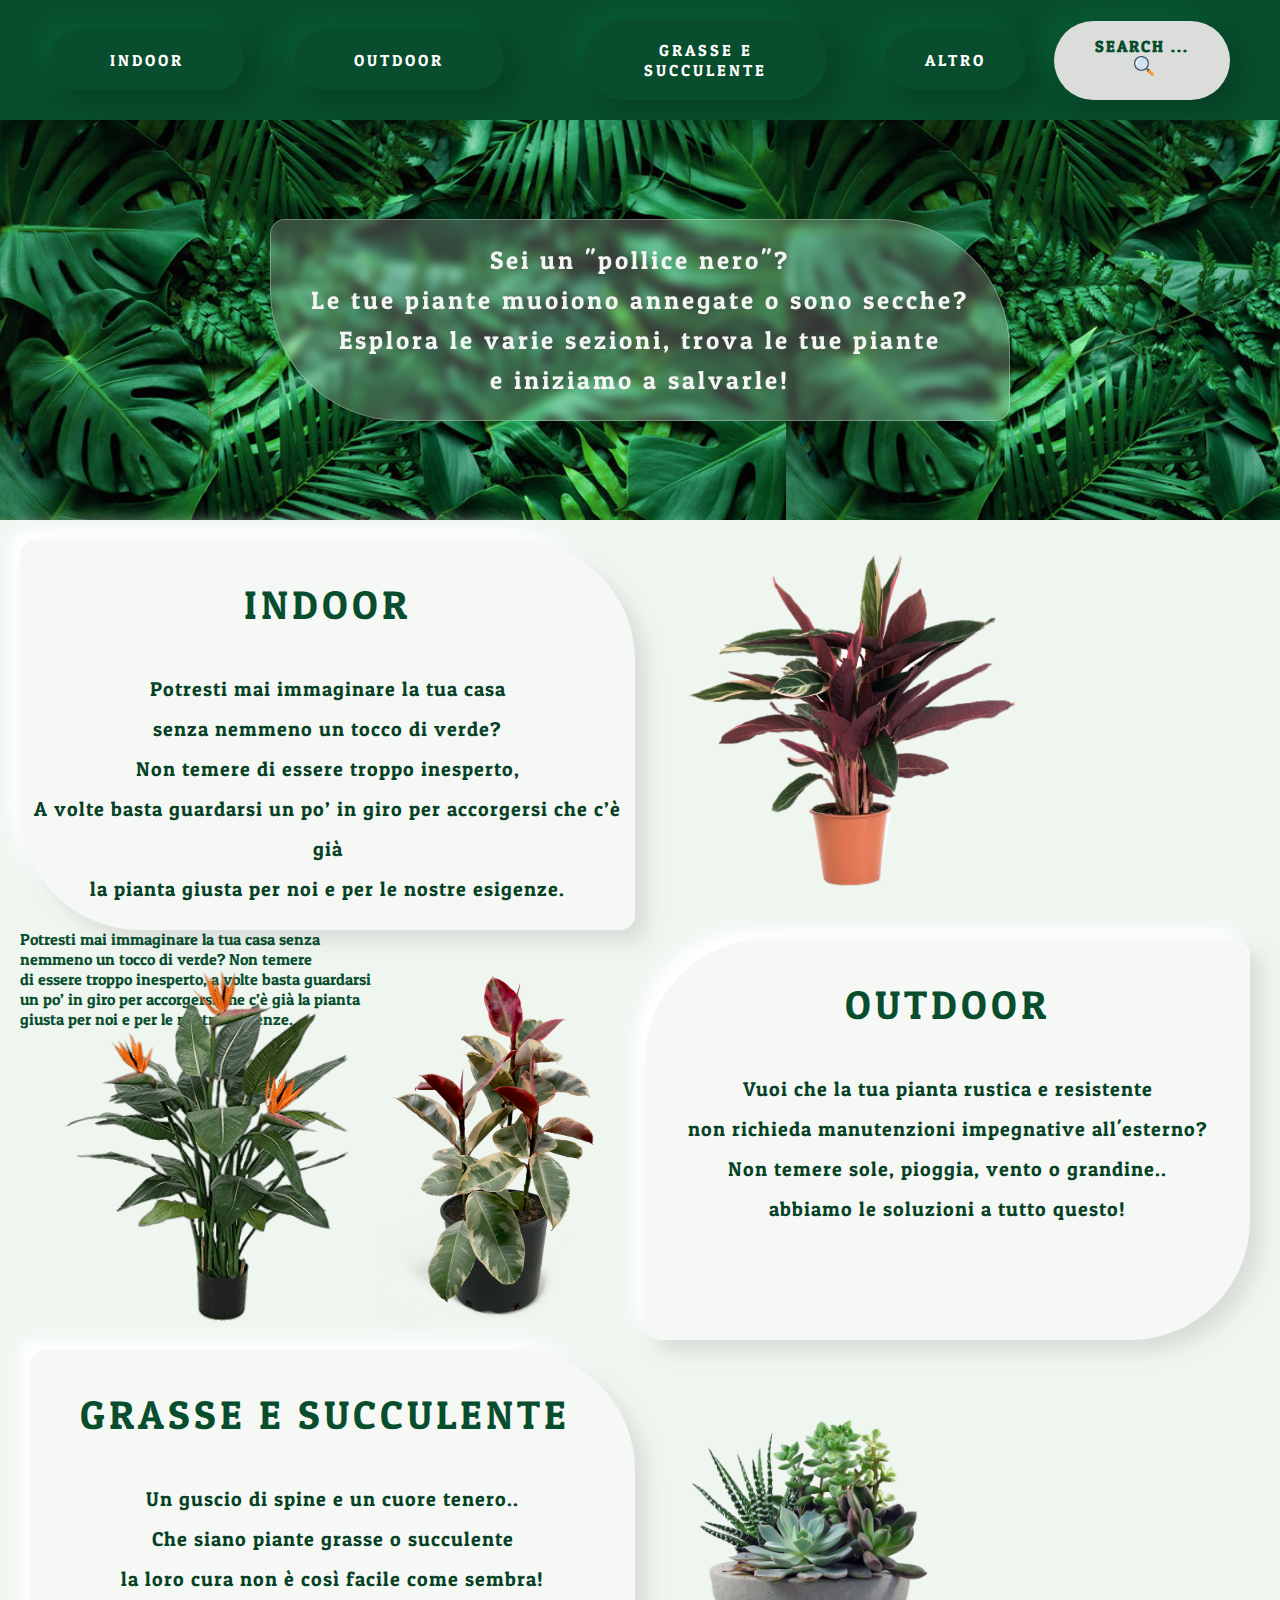
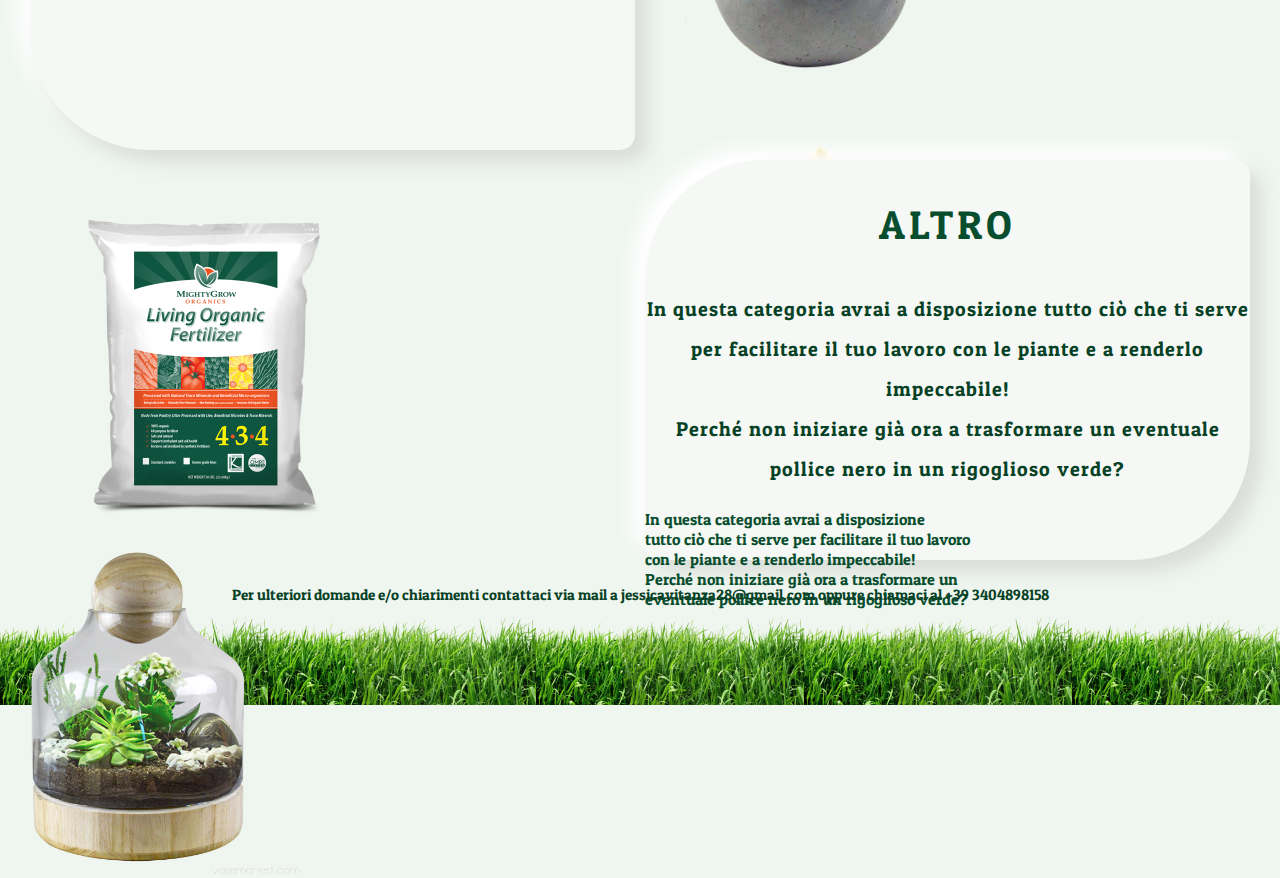
==== commit 2cc1417f: "modifiche css mobile" ====
--- a/index.html
+++ b/index.html
@@ -29,13 +29,15 @@
 </div>
 
 <div class="foto2"><img class="calathea-home" src="./assets/calathea.png" alt=""> <img class="alocasia-home" src="./assets/alocasia.png" alt=""></div>
-<div class="text2"><p class="indoor-home">INDOOR</p><p class="indoor-text-home">Potresti mai immaginare la tua casa <br> senza nemmeno un tocco di verde? <br>Non temere di essere troppo inesperto, <br> A volte basta guardarsi un po’ in giro per accorgersi che c’è già <br> la pianta giusta per noi e per le nostre esigenze. </p> </div>
+<div class="text2"><p class="indoor-home">INDOOR</p><p class="indoor-text-home">Potresti mai immaginare la tua casa <br> senza nemmeno un tocco di verde? <br>Non temere di essere troppo inesperto, <br> A volte basta guardarsi un po’ in giro per accorgersi che c’è già <br> la pianta giusta per noi e per le nostre esigenze. </p>
+                                                    <p class="indoor-text-mobile">Potresti mai immaginare la tua casa senza <br> nemmeno un tocco di verde? Non temere <br> di essere troppo inesperto, a volte basta guardarsi <br> un po’ in giro per accorgersi che c’è già la pianta <br> giusta per noi e per le nostre esigenze. </p></div>
 <div class="foto3"><img class="strelitzia-home" src="./assets/strelitzia.png" alt=""> <img class="ficus-home" src="./assets/ficus.png" alt=""></div>
 <div class="text3"><p class="outdoor-home">OUTDOOR</p><p class="outdoor-text-home">Vuoi che la tua pianta rustica e resistente <br> non richieda manutenzioni impegnative all'esterno? <br> Non temere sole, pioggia, vento o grandine.. <br> abbiamo le soluzioni a tutto questo!</p></div>
 <div class="text4"><img class="succulente-home" src="./assets/succulente.png" alt=""> <img class="cactus-home" src="./assets/cactus.png" alt=""> </div>
 <div class="foto4"><p class="orto-home">GRASSE E SUCCULENTE</p><p class="orto-text-home">Un guscio di spine e un cuore tenero.. <br> Che siano piante grasse o succulente <br> la loro cura non è così facile come sembra!</p> </div>
 <div class="text5"><img class="fertilizzante-home" src="./assets/feritilizzante.png" alt=""> <img class="terrarium-home" src="./assets/terrarium.png" alt=""> </div>
-<div class="foto5"><p class="altro-home">ALTRO</p> <p class="altro-text-home">In questa categoria avrai a disposizione tutto ciò che ti serve <br> per facilitare il tuo lavoro con le piante e a renderlo impeccabile! <br> Perché non iniziare già ora a trasformare un eventuale <br> pollice nero in un rigoglioso verde?</p> </div></div>
+<div class="foto5"><p class="altro-home">ALTRO</p> <p class="altro-text-home">In questa categoria avrai a disposizione tutto ciò che ti serve <br> per facilitare il tuo lavoro con le piante e a renderlo impeccabile! <br> Perché non iniziare già ora a trasformare un eventuale <br> pollice nero in un rigoglioso verde?</p>
+                                                   <p class="altro-text-mobile">In questa categoria avrai a disposizione <br> tutto ciò che ti serve per facilitare il tuo lavoro <br> con le piante e a renderlo impeccabile! <br> Perché non iniziare già ora a trasformare un <br> eventuale pollice nero in un rigoglioso verde?</p> </div></div>
 
 <div class="footer"><p class="text-footer">Per ulteriori domande e/o chiarimenti contattaci via mail a jessicavitanza28@gmail.com oppure chiamaci al +39 3404898158</p></div>
 
--- a/style.css
+++ b/style.css
@@ -195,6 +195,10 @@
 letter-spacing: 1px;
 }
 
+.indoor-text-mobile{
+    visibility: none;
+}
+
 .foto3 {
     grid-column-start: 1;
     grid-column-end: 2;
@@ -306,6 +310,10 @@
 letter-spacing: 1px;
 }
 
+.altro-text-mobile{
+    visibility: none;
+}
+
 .fertilizzante-home {
     width: 350px;
     margin-left: 30px;
@@ -378,10 +386,10 @@
 .container {
     display: grid;
     grid-template-columns: 1fr;
-    grid-template-rows: 1fr 1fr 1fr 1fr 1fr 1fr;
+    grid-template-rows: 70px 350px 350px 350px 350px 350px 20px;
     grid-template-areas: 
     "header"
-    "text"
+    "foto"
     "text"
     "text"
     "text"
@@ -394,89 +402,206 @@
     grid-area: header;
     grid-row-start: 1;
     grid-row-end: 2;
-    font-family: 'Patua One', cursive;
-    letter-spacing: 3px;
-    background-color: #084d2d;
     width: 100%;
-    height: 70px;
-    position: fixed;
-    text-align: center;
-    padding-top: 10px;
-    padding-bottom: 10px;
-    display: grid;
-    grid-template-columns: 1fr 1fr 1fr 1fr 1fr;
-    grid-template-rows: 1fr;
-    align-items: center;
-    justify-items: center;
-    }
-
-    .indoor {
-        color: white;
-        text-decoration: none;
-        padding: 10px 30px;
-        margin-left: 10px;  
-        margin-bottom: 10px;
-        -webkit-border-radius: 50px;
-    border-radius: 50px;
-    background: #084d2d;
-    -webkit-box-shadow: 12px 12px 24px #074126, -12px -12px 24px #095934;
-    box-shadow: 12px 12px 24px #074126, -12px -12px 24px #095934;
-    }
-
-    .outdoor {
-        color: white;
-        padding: 10px 30px;
-        text-decoration: none;
-        margin-left: 20px;  
-        margin-bottom: 10px;
-        -webkit-border-radius: 50px;
-    border-radius: 50px;
-    background: #084d2d;
-    -webkit-box-shadow: 12px 12px 24px #074126, -12px -12px 24px #095934;
-    box-shadow: 12px 12px 24px #074126, -12px -12px 24px #095934;
-    }
+    height: 60px;
+    background-color: #074126;
+    }
+
+    .indoor { display: none;}
+
+    .outdoor {display: none;}
     
-    .orto {
-        color: white;
-        padding: 10px 30px;
-        text-decoration: none;
-        margin-left: 10px; 
-        margin-bottom: 10px; 
-        -webkit-border-radius: 50px;
-    border-radius: 50px;
-    background: #084d2d;
-    -webkit-box-shadow: 12px 12px 24px #074126, -12px -12px 24px #095934;
-    box-shadow: 12px 12px 24px #074126, -12px -12px 24px #095934;
-    }
+    .orto {display: none;}
     
-    .altro {
-        color: white;
-        padding: 10px 20px;
-        text-decoration: none;
-        margin-left: 20px;  
-        margin-bottom: 10px;
-        -webkit-border-radius: 50px;
-    border-radius: 50px;
-    background: #084d2d;
-    -webkit-box-shadow: 12px 12px 24px #074126, -12px -12px 24px #095934;
-    box-shadow: 12px 12px 24px #074126, -12px -12px 24px #095934;
-    }
-
-    .search {
-        text-align: center;
-        letter-spacing: 1px;
-        color: #084d2d;
-        text-decoration: none;
-        padding-bottom: 5px;
-        padding-top: 5px;
-        margin-right: 10px;   
-        padding-left: 20px;
-        padding-right: 20px;
-        -webkit-border-radius: 50px;
-    border-radius: 50px;
-    background:#daddd9;
-    -webkit-box-shadow: 12px 12px 24px #074126, -12px -12px 24px #095934;
-    box-shadow: 12px 12px 24px #074126, -12px -12px 24px #095934;
-    }
-
-}
+    .altro {display: none;}
+
+    .search {display: none;}
+
+    .foto1 {
+        grid-area: foto;
+        grid-column-start: 1;
+        grid-column-end: 3;
+        grid-row-start: 2;
+        grid-row-end: 3;
+        background-image: url("./assets/sfondofoglie.png");
+        background-size:auto;
+    }
+
+    .text1 {
+        color: whitesmoke;
+        grid-row-start: 2;
+        grid-row-end: 3;
+        font-size: 15px;
+        text-align:center;
+    padding-top: 20px;
+    padding-bottom: 20px;
+    padding-left: 20px;
+    padding-right: 20px;
+    background: rgba(255, 255, 255, 0.2);
+    border-radius: 90px;
+    box-shadow: 0 4px 30px rgba(0, 0, 0, 0.1);
+    backdrop-filter: blur(5px);
+    -webkit-backdrop-filter: blur(5px);
+    border: 1px solid rgba(255, 255, 255, 0.3);
+    line-height: 25px;
+    letter-spacing: 1px;
+    position: relative;
+    /* top: 60px;
+    right: 350px;
+    height: 200px; */
+    z-index: 0;
+    }
+
+
+    .text2{
+        grid-area: text;
+        grid-row-start: 3;
+        grid-row-end: 4;
+        margin: 10px;
+        margin-left: 20px;
+        border-radius: 90px;
+    }
+
+    .indoor-home{
+        font-size: 20px;
+        margin-top: 30px;
+    }
+
+    .indoor-text-home{
+        display: none;
+
+    }
+    .indoor-text-mobile{
+        color: #074126;
+    text-align: center;
+    font-size: 15px;
+    line-height: 20px;
+    letter-spacing: 1px;
+    }
+
+    .alocasia-home{
+        display: none;
+    }
+
+    .calathea-home{
+        display: none;
+    }
+
+
+    .text3{
+        grid-area: text;
+        grid-row-start: 4;
+        grid-row-end: 5;
+        margin: 10px;
+        margin-left: 20px;
+        margin-right: 20px;
+        border-radius: 90px;
+        grid-column-start: 1;
+        grid-column-end: 3;
+    }
+
+    .outdoor-home{
+        font-size: 20px;
+        margin-top: 30px;
+    }
+
+    .outdoor-text-home{
+        color: #074126;
+    text-align: center;
+    font-size: 15px;
+    line-height: 20px;
+    letter-spacing: 1px;
+    }
+
+    .strelitzia-home{
+        display: none;
+    }
+
+    .ficus-home{
+        display: none;
+    }
+
+    .orto-home{
+        font-size: 20px;
+        margin-top: 30px;
+        padding-left: 15px;
+    }
+
+
+    .foto4{
+        grid-area: text;
+        grid-row-start: 5;
+        grid-row-end: 6;
+        margin: 10px;
+        margin-left: 20px;
+        border-radius: 90px;
+        
+    }
+
+    .orto-text-home{
+        color: #074126;
+    text-align: center;
+    font-size: 15px;
+    line-height: 20px;
+    letter-spacing: 1px;
+    }
+
+
+    .succulente-home{
+        display: none;
+    }
+
+    .cactus-home{
+        display: none;
+    }
+
+
+    .foto5{
+        grid-area: text;
+        grid-row-start: 6;
+        grid-row-end: 7;
+        margin: 10px;
+        margin-left: 20px;
+        border-radius: 90px;
+        
+    }
+
+    .altro-home{
+        font-size: 20px;
+        margin-top: 30px;
+    }
+
+    .altro-text-mobile{
+        color: #074126;
+    text-align: center;
+    font-size: 15px;
+    line-height: 20px;
+    letter-spacing: 1px;
+    }
+
+    .altro-text-home{
+        display: none;
+    }
+
+    .fertilizzante-home{
+        display: none;
+    }
+
+    .terrarium-home{
+        display: none;
+    }
+
+
+    .footer{
+        grid-area: footer;
+        grid-row-start: 7;
+        grid-row-end: 8;
+    }
+
+    .text-footer {
+    font-size: 15px;
+    color: #074126;
+    padding-bottom: 50px;
+    text-align: center;
+}
+}
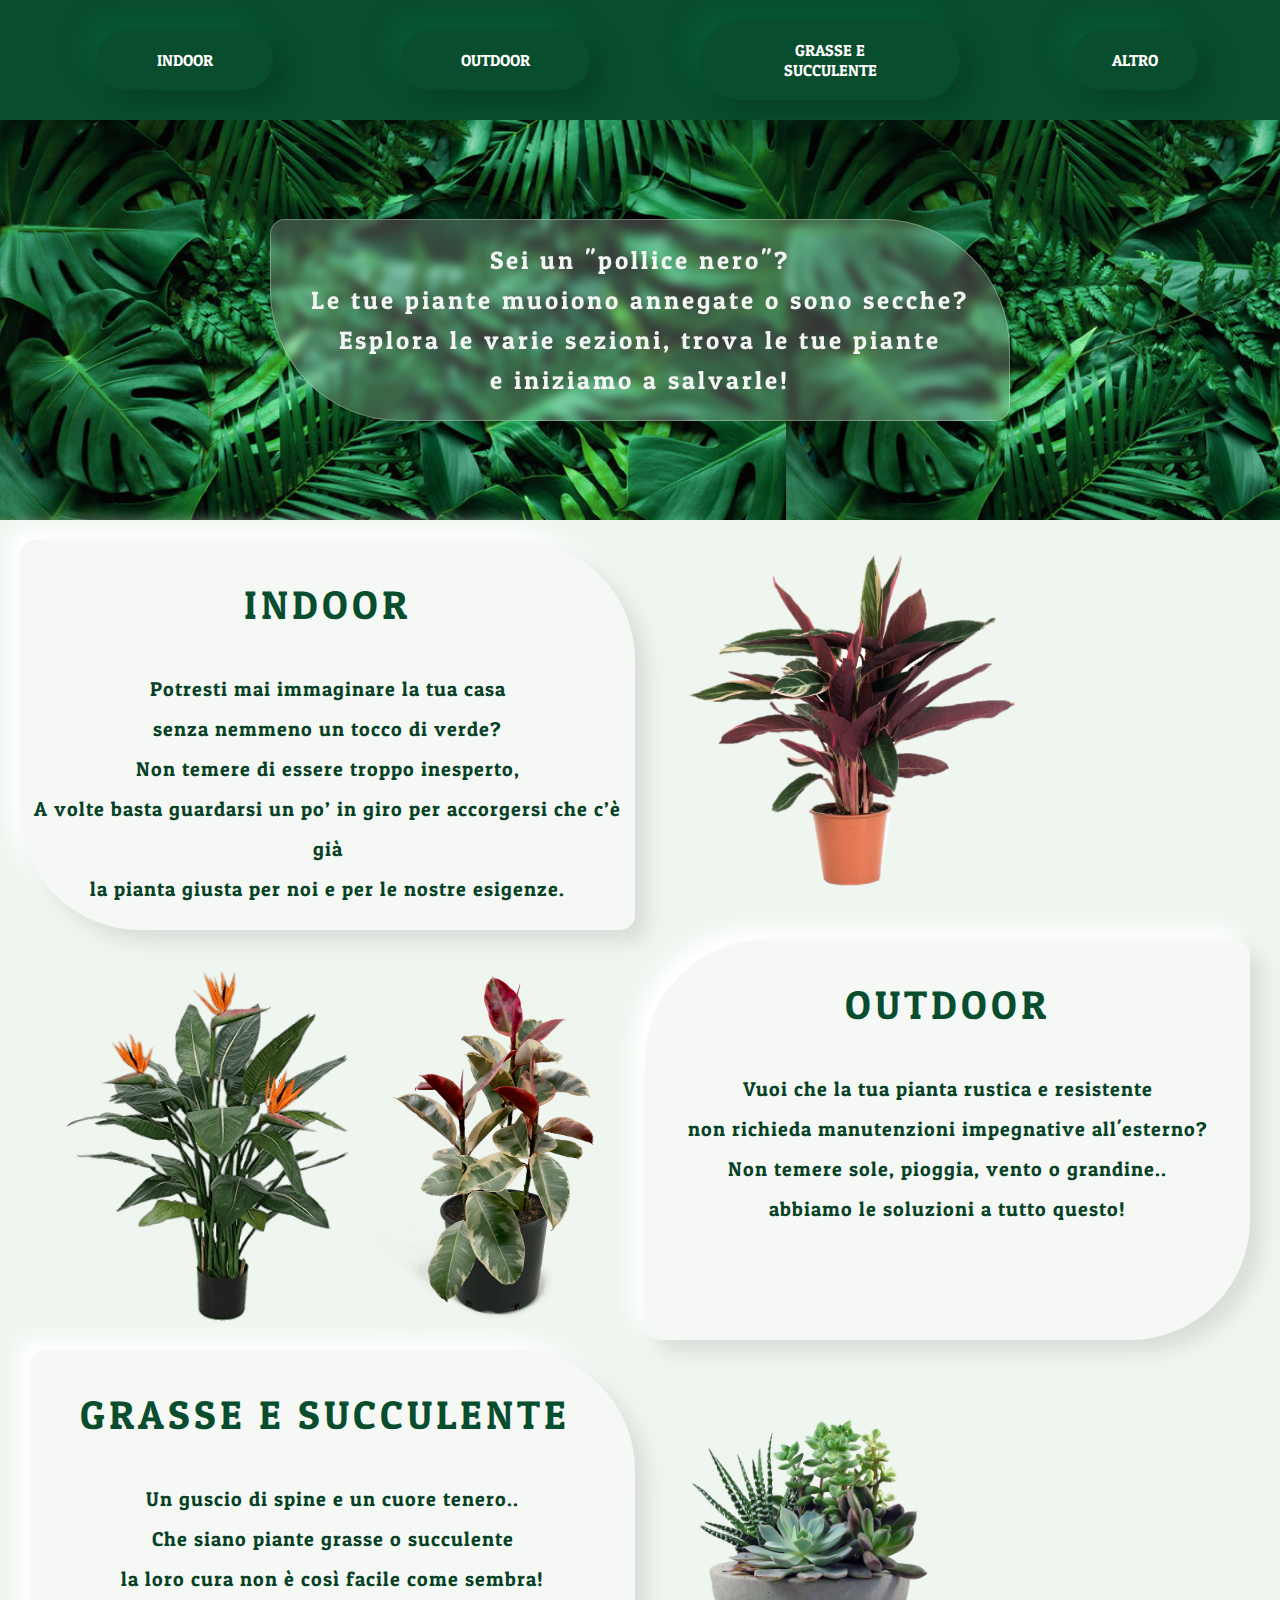
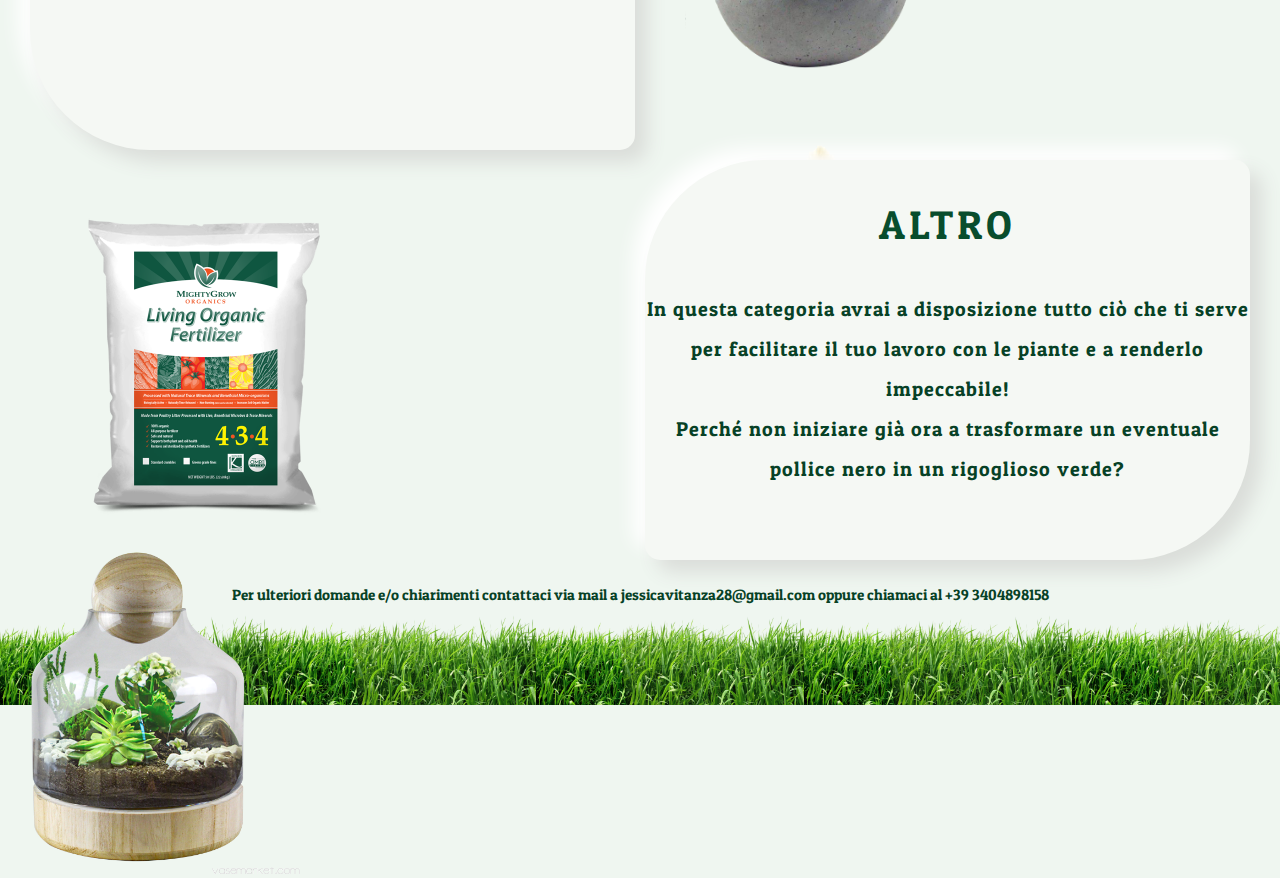
==== commit 45621859: "css - other pages" ====
--- a/index.html
+++ b/index.html
@@ -18,8 +18,7 @@
 <a class="indoor" href="./indoor.html">INDOOR</a>
 <a class="outdoor" href="./outdoor.html">OUTDOOR</a>
 <a class="orto" href="./terrarium.html">GRASSE E SUCCULENTE</a>
-<a class="altro" href="./bulbi.html">ALTRO</a>
-<a class="search" href="./search.html"><strong>SEARCH ...</strong> <img class="search-home" src="./assets/search.png" alt=""> </a>
+<a class="altro" href="./altro.html">ALTRO</a>
 </div>
 
 
--- a/style.css
+++ b/style.css
@@ -1,9 +1,10 @@
-html, body {
+html,
+body {
     margin: 0px;
     padding: 0px;
     width: 100%;
     height: 100%;
-    background-color:rgb(239, 246, 240);
+    background-color: rgb(239, 246, 240);
     font-family: 'Patua One', cursive;
 }
 
@@ -11,108 +12,131 @@
     display: grid;
     grid-template-columns: 1fr 1fr;
     grid-template-rows: 110px 400px 400px 400px 400px 400px 1fr;
-    grid-template-areas: 
-    "header header"
-    "foto foto"
-    "foto text"
-    "text foto"
-    "foto text"
-    "text foto"
-    "footer footer";
-gap: 10px;
-}
+    grid-template-areas:
+        "header header"
+        "foto foto"
+        "foto text"
+        "text foto"
+        "foto text"
+        "text foto"
+        "footer footer";
+    gap: 10px;
+}
+
 
 .header {
-grid-area: header;
-grid-row-start: 1;
-grid-row-end: 2;
-font-family: 'Patua One', cursive;
-letter-spacing: 3px;
-background-color: #084d2d;
-width: 100%;
-height: 80px;
-position: fixed;
-text-align: center;
-padding-top: 20px;
-padding-bottom: 20px;
-display: grid;
-grid-template-columns: 1fr 1fr 1fr 1fr 1fr;
-grid-template-rows: 1fr;
-align-items: center;
-justify-items: center;
-z-index: 10;
+    grid-area: header;
+    grid-row-start: 1;
+    grid-row-end: 2;
+    background-color: #084d2d;
+    width: 100%;
+    height: 80px;
+    position: fixed;
+    text-align: center;
+    padding-top: 20px;
+    padding-bottom: 20px;
+    display: grid;
+    grid-template-columns: 1fr 1fr 1fr 1fr;
+    grid-template-rows: 1fr;
+    align-items: center;
+    justify-items: center;
+    z-index: 10;
+    justify-content: space-around;
+}
+
+
+.indoor:hover{
+    background-color: #084d2d;
+    box-shadow: 0 4px #daddd9;
+    transform: translateY(6px);
+}
+
+.indoor:active{
+    background-color: #daddd9;
+    color: #074126;
 }
 
 .indoor {
     color: white;
     text-decoration: none;
     padding: 20px 60px;
-    margin-left: 50px;  
+    margin-left: 50px;
     -webkit-border-radius: 50px;
-border-radius: 50px;
-background: #084d2d;
--webkit-box-shadow: 12px 12px 24px #074126, -12px -12px 24px #095934;
-box-shadow: 12px 12px 24px #074126, -12px -12px 24px #095934;
+    border-radius: 50px;
+    background: #084d2d;
+    -webkit-box-shadow: 12px 12px 24px #074126, -12px -12px 24px #095934;
+    box-shadow: 12px 12px 24px #074126, -12px -12px 24px #095934;
+}
+
+
+.outdoor:hover{
+    background-color: #084d2d;
+    box-shadow: 0 4px #daddd9;
+    transform: translateY(6px);
+}
+.outdoor:active{
+    background-color: #daddd9;
+    color: #074126;
 }
 
 .outdoor {
     color: white;
     padding: 20px 60px;
     text-decoration: none;
-    margin-left: 50px;  
+    margin-left: 50px;
     margin-right: 20px;
     -webkit-border-radius: 50px;
-border-radius: 50px;
-background: #084d2d;
--webkit-box-shadow: 12px 12px 24px #074126, -12px -12px 24px #095934;
-box-shadow: 12px 12px 24px #074126, -12px -12px 24px #095934;
+    border-radius: 50px;
+    background: #084d2d;
+    -webkit-box-shadow: 12px 12px 24px #074126, -12px -12px 24px #095934;
+    box-shadow: 12px 12px 24px #074126, -12px -12px 24px #095934;
+}
+
+
+.orto:hover{
+    background-color: #084d2d;
+    box-shadow: 0 4px #daddd9;
+    transform: translateY(6px);
+}
+.orto:active{
+    background-color: #daddd9;
+    color: #074126;
 }
 
 .orto {
     color: white;
     padding: 20px 60px;
     text-decoration: none;
-    margin-left: 60px;  
+    margin-left: 60px;
     -webkit-border-radius: 50px;
-border-radius: 50px;
-background: #084d2d;
--webkit-box-shadow: 12px 12px 24px #074126, -12px -12px 24px #095934;
-box-shadow: 12px 12px 24px #074126, -12px -12px 24px #095934;
+    border-radius: 50px;
+    background: #084d2d;
+    -webkit-box-shadow: 12px 12px 24px #074126, -12px -12px 24px #095934;
+    box-shadow: 12px 12px 24px #074126, -12px -12px 24px #095934;
+}
+
+.altro:hover{
+    background-color: #084d2d;
+    box-shadow: 0 4px #daddd9;
+    transform: translateY(6px);
+}
+.altro:active{
+    background-color:#daddd9;
+    color: #074126;
 }
 
 .altro {
     color: white;
     padding: 20px 40px;
     text-decoration: none;
-    margin-left: 30px;  
+    margin-left: 30px;
     -webkit-border-radius: 50px;
-border-radius: 50px;
-background: #084d2d;
--webkit-box-shadow: 12px 12px 24px #074126, -12px -12px 24px #095934;
-box-shadow: 12px 12px 24px #074126, -12px -12px 24px #095934;
-}
-
-.search {
-    text-align: center;
-    letter-spacing: 2px;
-    color: #084d2d;
-    text-decoration: none;
-    padding-bottom: 20px;
-    padding-top: 15px;
-    margin-right: 50px;   
-    padding-left: 40px;
-    padding-right: 40px;
-    -webkit-border-radius: 50px;
-border-radius: 50px;
-background:#daddd9;
--webkit-box-shadow: 12px 12px 24px #074126, -12px -12px 24px #095934;
-box-shadow: 12px 12px 24px #074126, -12px -12px 24px #095934;
-}
-
-.search-home {
-    width: 20px;
-    margin-left: 5px;
-}
+    border-radius: 50px;
+    background: #084d2d;
+    -webkit-box-shadow: 12px 12px 24px #074126, -12px -12px 24px #095934;
+    box-shadow: 12px 12px 24px #074126, -12px -12px 24px #095934;
+}
+
 
 .foto1 {
     grid-column-start: 1;
@@ -120,7 +144,7 @@
     grid-row-start: 2;
     grid-row-end: 3;
     background-image: url("./assets/sfondofoglie.png");
-    background-size:contain ;
+    background-size: contain;
     display: flex;
     justify-content: center;
     align-items: center;
@@ -128,29 +152,22 @@
 
 .text1 {
     color: whitesmoke;
-    /* grid-column-start: 2;
-    grid-column-end: 3;
-    grid-row-start: 2;
-    grid-row-end: 3; */
     font-size: 25px;
-    text-align:center;
-padding-top: 20px;
-padding-bottom: 20px;
-padding-left: 40px;
-padding-right: 40px;
-background: rgba(255, 255, 255, 0.2);
-border-radius: 15px 130px;
-box-shadow: 0 4px 30px rgba(0, 0, 0, 0.1);
-backdrop-filter: blur(5px);
--webkit-backdrop-filter: blur(5px);
-border: 1px solid rgba(255, 255, 255, 0.3);
-line-height: 40px;
-letter-spacing: 3px;
-position: relative;
-/* top: 60px;
-right: 350px;
-height: 200px; */
-z-index: 0;
+    text-align: center;
+    padding-top: 20px;
+    padding-bottom: 20px;
+    padding-left: 40px;
+    padding-right: 40px;
+    background: rgba(255, 255, 255, 0.2);
+    border-radius: 15px 130px;
+    box-shadow: 0 4px 30px rgba(0, 0, 0, 0.1);
+    backdrop-filter: blur(5px);
+    -webkit-backdrop-filter: blur(5px);
+    border: 1px solid rgba(255, 255, 255, 0.3);
+    line-height: 40px;
+    letter-spacing: 3px;
+    position: relative;
+    z-index: 0;
 }
 
 .foto2 {
@@ -161,19 +178,19 @@
 }
 
 .calathea-home {
-margin-bottom: 30px;
-margin-left: 20px;
- width: 370px;
+    margin-bottom: 30px;
+    margin-left: 20px;
+    width: 370px;
 }
 
 .alocasia-home {
     width: 300px;
     margin-left: -30px;
-   margin-top: -20px;
+    margin-top: -20px;
 }
 
 .text2 {
-    color: #084d2d ;
+    color: #084d2d;
     grid-column-start: 1;
     grid-column-end: 2;
     grid-row-start: 3;
@@ -183,8 +200,8 @@
     background: #f5f8f4;
     -webkit-box-shadow: 12px 12px 19px #daddd9, -12px -12px 19px #ffffff;
     box-shadow: 12px 12px 19px #daddd9, -12px -12px 19px #ffffff;
-margin-top: 10px;
-margin-left: 20px;
+    margin-top: 10px;
+    margin-left: 20px;
 }
 
 .indoor-text-home {
@@ -192,11 +209,11 @@
     text-align: center;
     font-size: 20px;
     line-height: 40px;
-letter-spacing: 1px;
-}
-
-.indoor-text-mobile{
-    visibility: none;
+    letter-spacing: 1px;
+}
+
+.indoor-text-mobile {
+    display: none;
 }
 
 .foto3 {
@@ -219,7 +236,7 @@
 }
 
 .text3 {
-    color: #084d2d ;
+    color: #084d2d;
     grid-column-start: 2;
     grid-column-end: 3;
     grid-row-start: 4;
@@ -237,11 +254,11 @@
     text-align: center;
     font-size: 20px;
     line-height: 40px;
-letter-spacing: 1px;
+    letter-spacing: 1px;
 }
 
 .foto4 {
-    color: #084d2d ;
+    color: #084d2d;
     grid-column-start: 1;
     grid-column-end: 2;
     grid-row-start: 5;
@@ -251,7 +268,7 @@
     background: #f5f8f4;
     -webkit-box-shadow: 12px 12px 19px #daddd9, -12px -12px 19px #ffffff;
     box-shadow: 12px 12px 19px #daddd9, -12px -12px 19px #ffffff;
-margin-left: 30px;
+    margin-left: 30px;
 }
 
 .text4 {
@@ -266,7 +283,7 @@
     text-align: center;
     font-size: 20px;
     line-height: 40px;
-letter-spacing: 1px;
+    letter-spacing: 1px;
 }
 
 .succulente-home {
@@ -282,7 +299,7 @@
 }
 
 .foto5 {
-    color: #084d2d ;
+    color: #084d2d;
     grid-column-start: 2;
     grid-column-end: 3;
     grid-row-start: 6;
@@ -292,7 +309,7 @@
     background: #f5f8f4;
     -webkit-box-shadow: 12px 12px 19px #daddd9, -12px -12px 19px #ffffff;
     box-shadow: 12px 12px 19px #daddd9, -12px -12px 19px #ffffff;
-margin-right: 30px;
+    margin-right: 30px;
 }
 
 .text5 {
@@ -307,11 +324,11 @@
     text-align: center;
     font-size: 20px;
     line-height: 40px;
-letter-spacing: 1px;
-}
-
-.altro-text-mobile{
-    visibility: none;
+    letter-spacing: 1px;
+}
+
+.altro-text-mobile {
+    display: none;
 }
 
 .fertilizzante-home {
@@ -372,50 +389,61 @@
 
 /* Modalità mobile */
 
-@media screen and (max-width: 480px) {
-
-    html, body {
+@media screen and (max-width: 460px) {
+
+    html,
+    body {
         margin: 0px;
         padding: 0px;
         width: 100%;
         height: 100%;
-        background-color:rgb(239, 246, 240);
+        background-color: rgb(239, 246, 240);
         font-family: 'Patua One', cursive;
-}
-
-.container {
-    display: grid;
-    grid-template-columns: 1fr;
-    grid-template-rows: 70px 350px 350px 350px 350px 350px 20px;
-    grid-template-areas: 
-    "header"
-    "foto"
-    "text"
-    "text"
-    "text"
-    "text"
-    "footer";
-}
-
-
-.header {
-    grid-area: header;
-    grid-row-start: 1;
-    grid-row-end: 2;
-    width: 100%;
-    height: 60px;
-    background-color: #074126;
-    }
-
-    .indoor { display: none;}
-
-    .outdoor {display: none;}
-    
-    .orto {display: none;}
-    
-    .altro {display: none;}
-
-    .search {display: none;}
+    }
+
+    .container {
+        display: grid;
+        grid-template-columns: 1fr;
+        grid-template-rows: 30px 350px 350px 350px 350px 350px 20px;
+        grid-template-areas:
+            "header"
+            "foto"
+            "text"
+            "text"
+            "text"
+            "text"
+            "footer";
+    }
+
+
+    .header {
+        grid-area: header;
+        grid-row-start: 1;
+        grid-row-end: 2;
+        width: 100%;
+        height: 30px;
+        background-color: #074126;
+    }
+
+    .indoor {
+        display: none;
+    }
+
+    .outdoor {
+        display: none;
+    }
+
+    .orto {
+        display: none;
+    }
+
+    .altro {
+        display: none;
+    }
+
+    .search {
+        display: none;
+    }
 
     .foto1 {
         grid-area: foto;
@@ -424,7 +452,7 @@
         grid-row-start: 2;
         grid-row-end: 3;
         background-image: url("./assets/sfondofoglie.png");
-        background-size:auto;
+        background-size: auto;
     }
 
     .text1 {
@@ -432,28 +460,35 @@
         grid-row-start: 2;
         grid-row-end: 3;
         font-size: 15px;
-        text-align:center;
-    padding-top: 20px;
-    padding-bottom: 20px;
-    padding-left: 20px;
-    padding-right: 20px;
-    background: rgba(255, 255, 255, 0.2);
-    border-radius: 90px;
-    box-shadow: 0 4px 30px rgba(0, 0, 0, 0.1);
-    backdrop-filter: blur(5px);
-    -webkit-backdrop-filter: blur(5px);
-    border: 1px solid rgba(255, 255, 255, 0.3);
-    line-height: 25px;
-    letter-spacing: 1px;
-    position: relative;
-    /* top: 60px;
+        text-align: center;
+        padding-top: 20px;
+        padding-bottom: 20px;
+        padding-left: 20px;
+        padding-right: 20px;
+        background: rgba(255, 255, 255, 0.2);
+        border-radius: 90px;
+        box-shadow: 0 4px 30px rgba(0, 0, 0, 0.1);
+        backdrop-filter: blur(5px);
+        -webkit-backdrop-filter: blur(5px);
+        border: 1px solid rgba(255, 255, 255, 0.3);
+        line-height: 25px;
+        letter-spacing: 1px;
+        position: relative;
+        /* top: 60px;
     right: 350px;
     height: 200px; */
-    z-index: 0;
-    }
-
-
-    .text2{
+        z-index: 0;
+    }
+
+    .text2:hover {
+        border-radius: 90px;
+        background: #f5f5f5;
+        box-shadow: inset 14px 14px 28px #cbcbcb,
+            inset -14px -14px 28px #ffffff;
+    }
+
+
+    .text2 {
         grid-area: text;
         grid-row-start: 3;
         grid-row-end: 4;
@@ -462,33 +497,35 @@
         border-radius: 90px;
     }
 
-    .indoor-home{
+    .indoor-home {
         font-size: 20px;
         margin-top: 30px;
     }
 
-    .indoor-text-home{
-        display: none;
-
-    }
-    .indoor-text-mobile{
+    .indoor-text-home {
+        display: none;
+
+    }
+
+    .indoor-text-mobile {
         color: #074126;
-    text-align: center;
-    font-size: 15px;
-    line-height: 20px;
-    letter-spacing: 1px;
-    }
-
-    .alocasia-home{
-        display: none;
-    }
-
-    .calathea-home{
-        display: none;
-    }
-
-
-    .text3{
+        text-align: center;
+        font-size: 15px;
+        line-height: 20px;
+        letter-spacing: 1px;
+        display: block;
+    }
+
+    .alocasia-home {
+        display: none;
+    }
+
+    .calathea-home {
+        display: none;
+    }
+
+
+    .text3 {
         grid-area: text;
         grid-row-start: 4;
         grid-row-end: 5;
@@ -500,108 +537,109 @@
         grid-column-end: 3;
     }
 
-    .outdoor-home{
+    .outdoor-home {
         font-size: 20px;
         margin-top: 30px;
     }
 
-    .outdoor-text-home{
+    .outdoor-text-home {
         color: #074126;
-    text-align: center;
-    font-size: 15px;
-    line-height: 20px;
-    letter-spacing: 1px;
-    }
-
-    .strelitzia-home{
-        display: none;
-    }
-
-    .ficus-home{
-        display: none;
-    }
-
-    .orto-home{
+        text-align: center;
+        font-size: 15px;
+        line-height: 20px;
+        letter-spacing: 1px;
+    }
+
+    .strelitzia-home {
+        display: none;
+    }
+
+    .ficus-home {
+        display: none;
+    }
+
+    .orto-home {
         font-size: 20px;
         margin-top: 30px;
         padding-left: 15px;
     }
 
 
-    .foto4{
+    .foto4 {
         grid-area: text;
         grid-row-start: 5;
         grid-row-end: 6;
         margin: 10px;
         margin-left: 20px;
         border-radius: 90px;
-        
-    }
-
-    .orto-text-home{
+
+    }
+
+    .orto-text-home {
         color: #074126;
-    text-align: center;
-    font-size: 15px;
-    line-height: 20px;
-    letter-spacing: 1px;
-    }
-
-
-    .succulente-home{
-        display: none;
-    }
-
-    .cactus-home{
-        display: none;
-    }
-
-
-    .foto5{
+        text-align: center;
+        font-size: 15px;
+        line-height: 20px;
+        letter-spacing: 1px;
+    }
+
+
+    .succulente-home {
+        display: none;
+    }
+
+    .cactus-home {
+        display: none;
+    }
+
+
+    .foto5 {
         grid-area: text;
         grid-row-start: 6;
         grid-row-end: 7;
         margin: 10px;
         margin-left: 20px;
         border-radius: 90px;
-        
-    }
-
-    .altro-home{
+
+    }
+
+    .altro-home {
         font-size: 20px;
         margin-top: 30px;
     }
 
-    .altro-text-mobile{
+    .altro-text-mobile {
         color: #074126;
-    text-align: center;
-    font-size: 15px;
-    line-height: 20px;
-    letter-spacing: 1px;
-    }
-
-    .altro-text-home{
-        display: none;
-    }
-
-    .fertilizzante-home{
-        display: none;
-    }
-
-    .terrarium-home{
-        display: none;
-    }
-
-
-    .footer{
+        text-align: center;
+        font-size: 15px;
+        line-height: 20px;
+        letter-spacing: 1px;
+        display: block;
+    }
+
+    .altro-text-home {
+        display: none;
+    }
+
+    .fertilizzante-home {
+        display: none;
+    }
+
+    .terrarium-home {
+        display: none;
+    }
+
+
+    .footer {
         grid-area: footer;
         grid-row-start: 7;
         grid-row-end: 8;
     }
 
     .text-footer {
-    font-size: 15px;
-    color: #074126;
-    padding-bottom: 50px;
-    text-align: center;
-}
-}
+        font-size: 15px;
+        color: #074126;
+        padding-bottom: 50px;
+        text-align: center;
+    }
+}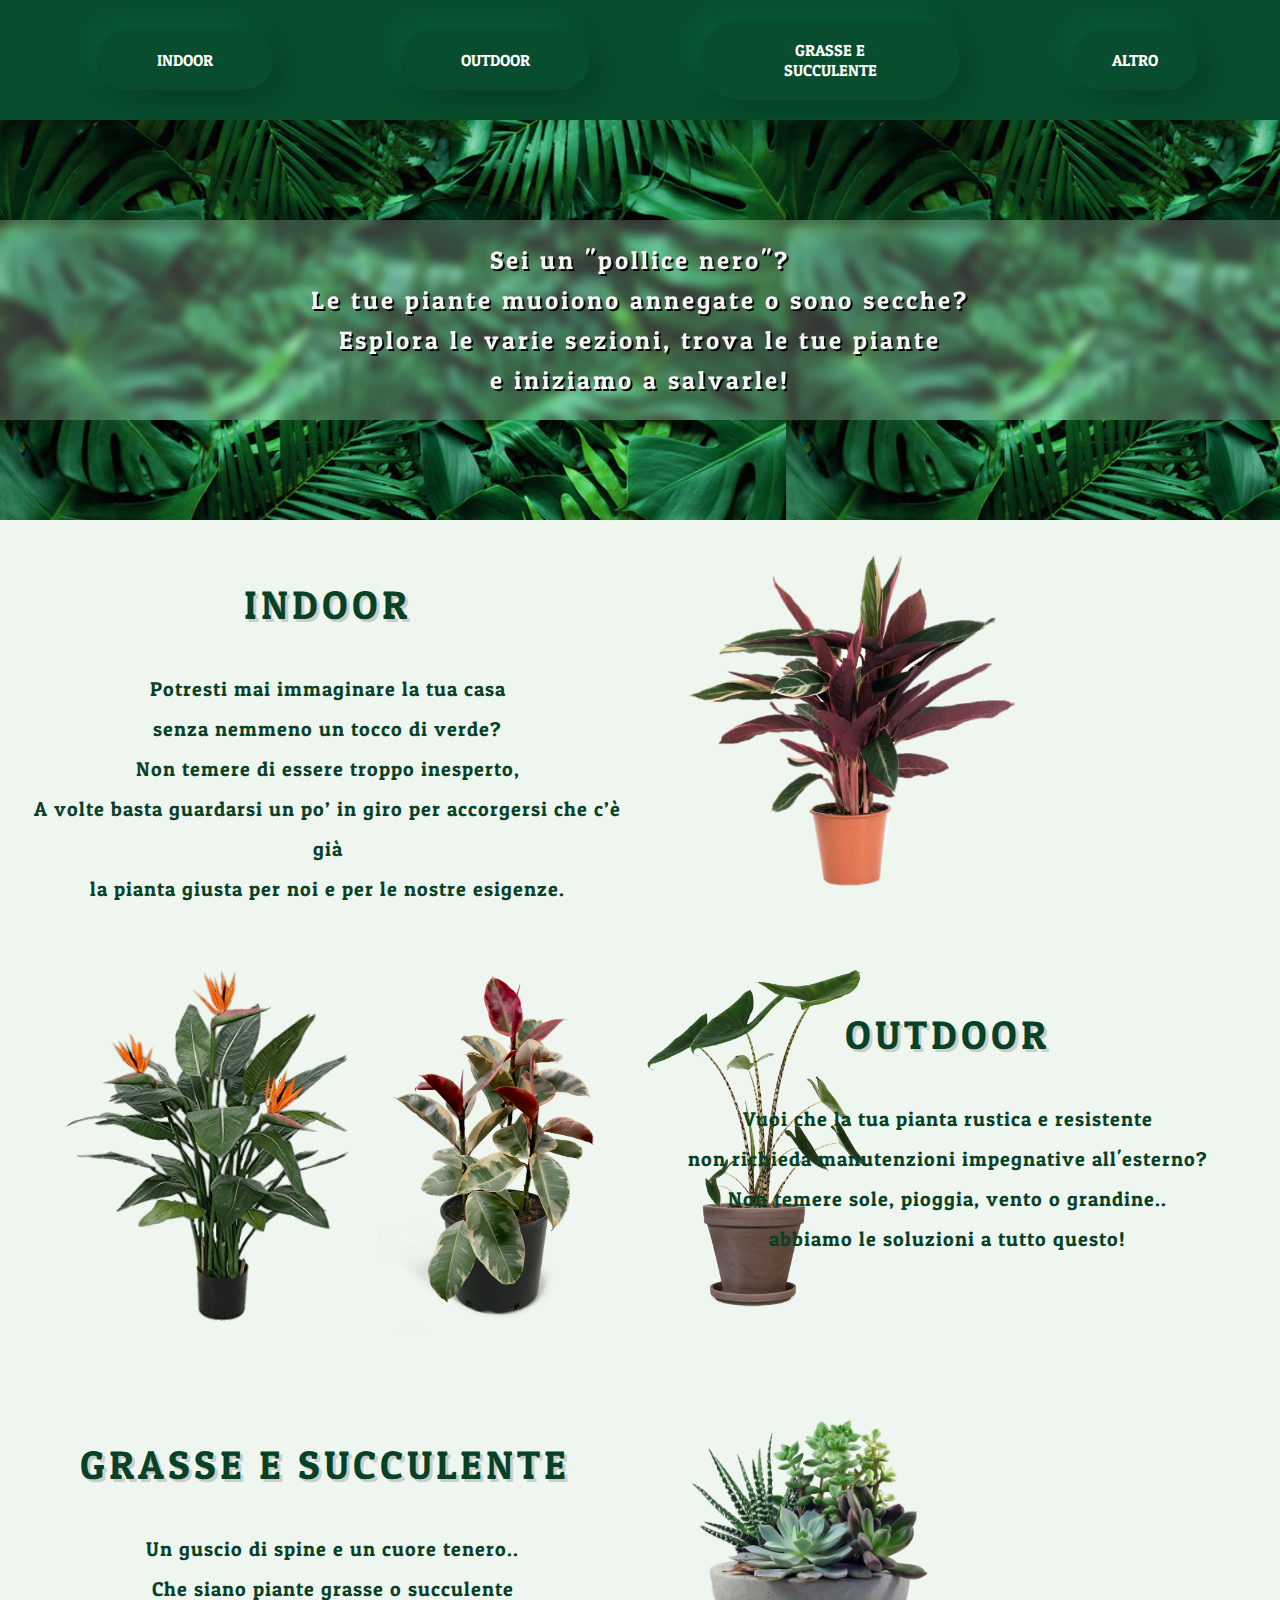
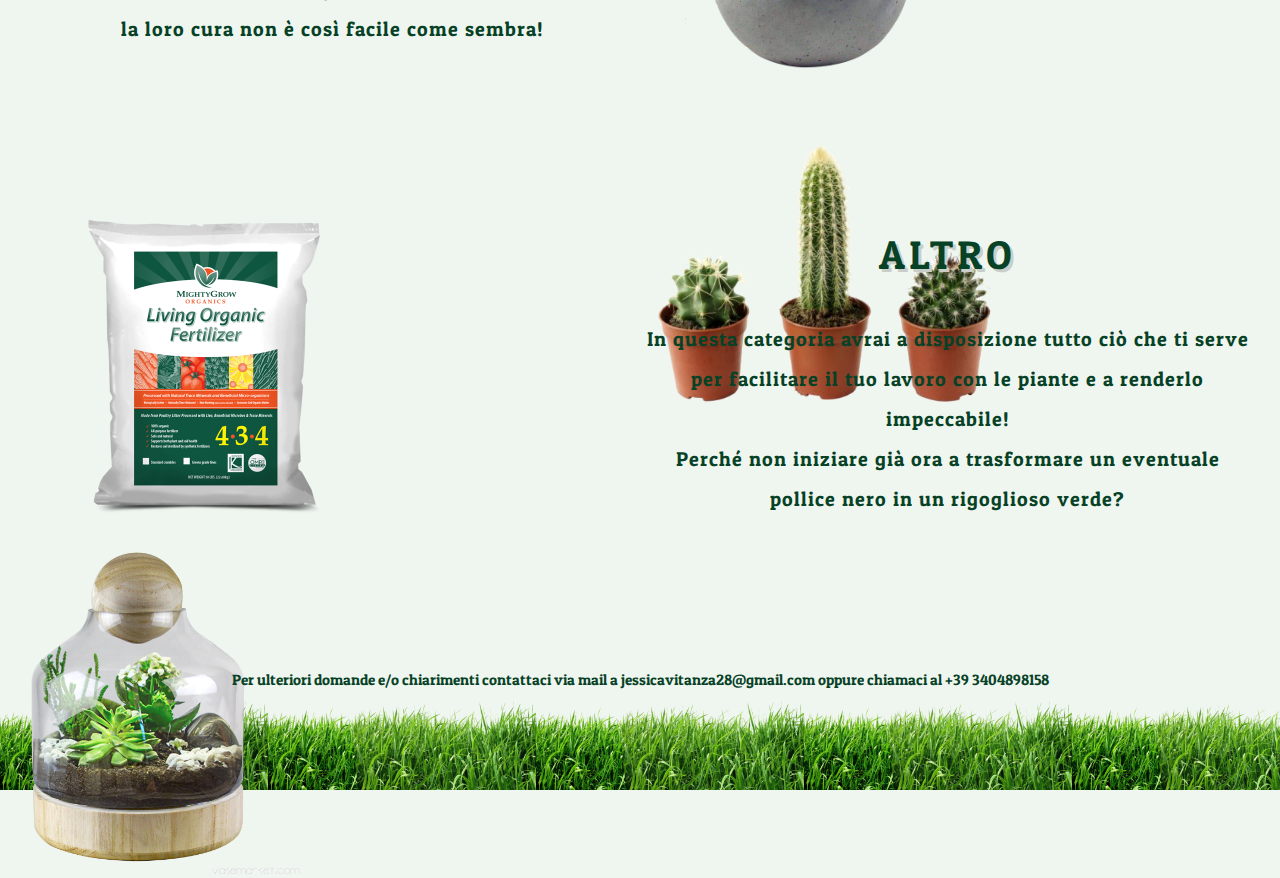
==== commit 34c37d00: "css & htm other" ====
--- a/index.html
+++ b/index.html
@@ -17,7 +17,7 @@
 <div class="header">
 <a class="indoor" href="./indoor.html">INDOOR</a>
 <a class="outdoor" href="./outdoor.html">OUTDOOR</a>
-<a class="orto" href="./terrarium.html">GRASSE E SUCCULENTE</a>
+<a class="orto" href="./succulents.html">GRASSE E SUCCULENTE</a>
 <a class="altro" href="./altro.html">ALTRO</a>
 </div>
 
@@ -28,14 +28,14 @@
 </div>
 
 <div class="foto2"><img class="calathea-home" src="./assets/calathea.png" alt=""> <img class="alocasia-home" src="./assets/alocasia.png" alt=""></div>
-<div class="text2"><p class="indoor-home">INDOOR</p><p class="indoor-text-home">Potresti mai immaginare la tua casa <br> senza nemmeno un tocco di verde? <br>Non temere di essere troppo inesperto, <br> A volte basta guardarsi un po’ in giro per accorgersi che c’è già <br> la pianta giusta per noi e per le nostre esigenze. </p>
+<div class="text2"><p class="indoor-home"><a class="txt-link" href="./indoor.html">INDOOR</a></p><p class="indoor-text-home">Potresti mai immaginare la tua casa <br> senza nemmeno un tocco di verde? <br>Non temere di essere troppo inesperto, <br> A volte basta guardarsi un po’ in giro per accorgersi che c’è già <br> la pianta giusta per noi e per le nostre esigenze. </p>
                                                     <p class="indoor-text-mobile">Potresti mai immaginare la tua casa senza <br> nemmeno un tocco di verde? Non temere <br> di essere troppo inesperto, a volte basta guardarsi <br> un po’ in giro per accorgersi che c’è già la pianta <br> giusta per noi e per le nostre esigenze. </p></div>
 <div class="foto3"><img class="strelitzia-home" src="./assets/strelitzia.png" alt=""> <img class="ficus-home" src="./assets/ficus.png" alt=""></div>
-<div class="text3"><p class="outdoor-home">OUTDOOR</p><p class="outdoor-text-home">Vuoi che la tua pianta rustica e resistente <br> non richieda manutenzioni impegnative all'esterno? <br> Non temere sole, pioggia, vento o grandine.. <br> abbiamo le soluzioni a tutto questo!</p></div>
+<div class="text3"><p class="outdoor-home"><a class="txt-link" href="./outdoor.html">OUTDOOR</a></p><p class="outdoor-text-home">Vuoi che la tua pianta rustica e resistente <br> non richieda manutenzioni impegnative all'esterno? <br> Non temere sole, pioggia, vento o grandine.. <br> abbiamo le soluzioni a tutto questo!</p></div>
 <div class="text4"><img class="succulente-home" src="./assets/succulente.png" alt=""> <img class="cactus-home" src="./assets/cactus.png" alt=""> </div>
-<div class="foto4"><p class="orto-home">GRASSE E SUCCULENTE</p><p class="orto-text-home">Un guscio di spine e un cuore tenero.. <br> Che siano piante grasse o succulente <br> la loro cura non è così facile come sembra!</p> </div>
+<div class="foto4"><p class="orto-home"><a class="txt-link" href="./succulents.html">GRASSE E SUCCULENTE</a></p><p class="orto-text-home">Un guscio di spine e un cuore tenero.. <br> Che siano piante grasse o succulente <br> la loro cura non è così facile come sembra!</p> </div>
 <div class="text5"><img class="fertilizzante-home" src="./assets/feritilizzante.png" alt=""> <img class="terrarium-home" src="./assets/terrarium.png" alt=""> </div>
-<div class="foto5"><p class="altro-home">ALTRO</p> <p class="altro-text-home">In questa categoria avrai a disposizione tutto ciò che ti serve <br> per facilitare il tuo lavoro con le piante e a renderlo impeccabile! <br> Perché non iniziare già ora a trasformare un eventuale <br> pollice nero in un rigoglioso verde?</p>
+<div class="foto5"><p class="altro-home"><a class="txt-link" href="./altro.html">ALTRO</a></p> <p class="altro-text-home">In questa categoria avrai a disposizione tutto ciò che ti serve <br> per facilitare il tuo lavoro con le piante e a renderlo impeccabile! <br> Perché non iniziare già ora a trasformare un eventuale <br> pollice nero in un rigoglioso verde?</p>
                                                    <p class="altro-text-mobile">In questa categoria avrai a disposizione <br> tutto ciò che ti serve per facilitare il tuo lavoro <br> con le piante e a renderlo impeccabile! <br> Perché non iniziare già ora a trasformare un <br> eventuale pollice nero in un rigoglioso verde?</p> </div></div>
 
 <div class="footer"><p class="text-footer">Per ulteriori domande e/o chiarimenti contattaci via mail a jessicavitanza28@gmail.com oppure chiamaci al +39 3404898158</p></div>
--- a/style.css
+++ b/style.css
@@ -7,6 +7,7 @@
     background-color: rgb(239, 246, 240);
     font-family: 'Patua One', cursive;
 }
+
 
 .container {
     display: grid;
@@ -46,9 +47,8 @@
 
 
 .indoor:hover{
-    background-color: #084d2d;
-    box-shadow: 0 4px #daddd9;
-    transform: translateY(6px);
+   transform: translateY(6px);
+    font-size: x-large;
 }
 
 .indoor:active{
@@ -70,9 +70,8 @@
 
 
 .outdoor:hover{
-    background-color: #084d2d;
-    box-shadow: 0 4px #daddd9;
     transform: translateY(6px);
+    font-size: x-large;
 }
 .outdoor:active{
     background-color: #daddd9;
@@ -94,9 +93,8 @@
 
 
 .orto:hover{
-    background-color: #084d2d;
-    box-shadow: 0 4px #daddd9;
     transform: translateY(6px);
+    font-size: large;
 }
 .orto:active{
     background-color: #daddd9;
@@ -116,9 +114,8 @@
 }
 
 .altro:hover{
-    background-color: #084d2d;
-    box-shadow: 0 4px #daddd9;
     transform: translateY(6px);
+    font-size: x-large;
 }
 .altro:active{
     background-color:#daddd9;
@@ -154,20 +151,21 @@
     color: whitesmoke;
     font-size: 25px;
     text-align: center;
+    width: 100%;
     padding-top: 20px;
     padding-bottom: 20px;
     padding-left: 40px;
     padding-right: 40px;
     background: rgba(255, 255, 255, 0.2);
-    border-radius: 15px 130px;
     box-shadow: 0 4px 30px rgba(0, 0, 0, 0.1);
     backdrop-filter: blur(5px);
     -webkit-backdrop-filter: blur(5px);
-    border: 1px solid rgba(255, 255, 255, 0.3);
+    border: none;
     line-height: 40px;
     letter-spacing: 3px;
     position: relative;
     z-index: 0;
+    text-shadow: 2px 2px rgb(8, 8, 8); 
 }
 
 .foto2 {
@@ -195,13 +193,24 @@
     grid-column-end: 2;
     grid-row-start: 3;
     grid-row-end: 4;
-    -webkit-border-radius: 62px;
-    border-radius: 15px 120px;
-    background: #f5f8f4;
-    -webkit-box-shadow: 12px 12px 19px #daddd9, -12px -12px 19px #ffffff;
-    box-shadow: 12px 12px 19px #daddd9, -12px -12px 19px #ffffff;
     margin-top: 10px;
     margin-left: 20px;
+}
+
+
+.txt-link{
+    color: #074126;
+    text-decoration: none;
+    text-shadow: 3px 3px rgb(201, 206, 200);
+}
+
+.txt-link:hover{
+    background-color: #074126;
+    color: #ffffff;
+    padding: 20px;
+    border-radius: 56px;
+    text-shadow: none;
+    
 }
 
 .indoor-text-home {
@@ -241,13 +250,10 @@
     grid-column-end: 3;
     grid-row-start: 4;
     grid-row-end: 5;
-    -webkit-border-radius: 62px;
-    border-radius: 120px 15px;
-    background: #f5f8f4;
-    -webkit-box-shadow: 12px 12px 19px #daddd9, -12px -12px 19px #ffffff;
-    box-shadow: 12px 12px 19px #daddd9, -12px -12px 19px #ffffff;
     margin-right: 30px;
-}
+    margin-top: 30px;
+}
+
 
 .outdoor-text-home {
     color: #074126;
@@ -263,13 +269,10 @@
     grid-column-end: 2;
     grid-row-start: 5;
     grid-row-end: 6;
-    -webkit-border-radius: 62px;
-    border-radius: 15px 120px;
-    background: #f5f8f4;
-    -webkit-box-shadow: 12px 12px 19px #daddd9, -12px -12px 19px #ffffff;
-    box-shadow: 12px 12px 19px #daddd9, -12px -12px 19px #ffffff;
     margin-left: 30px;
-}
+    margin-top: 50px;
+}
+
 
 .text4 {
     grid-column-start: 2;
@@ -304,13 +307,10 @@
     grid-column-end: 3;
     grid-row-start: 6;
     grid-row-end: 7;
-    -webkit-border-radius: 62px;
-    border-radius: 120px 15px;
-    background: #f5f8f4;
-    -webkit-box-shadow: 12px 12px 19px #daddd9, -12px -12px 19px #ffffff;
-    box-shadow: 12px 12px 19px #daddd9, -12px -12px 19px #ffffff;
     margin-right: 30px;
-}
+    margin-top: 30px;
+}
+
 
 .text5 {
     grid-column-start: 1;
@@ -374,7 +374,7 @@
     grid-row-start: 7;
     grid-row-end: 8;
     height: 120px;
-    margin-bottom: 100px;
+    margin-top: 100px;
     background-image: url("./assets/prato.png");
     background-size: contain;
 }
